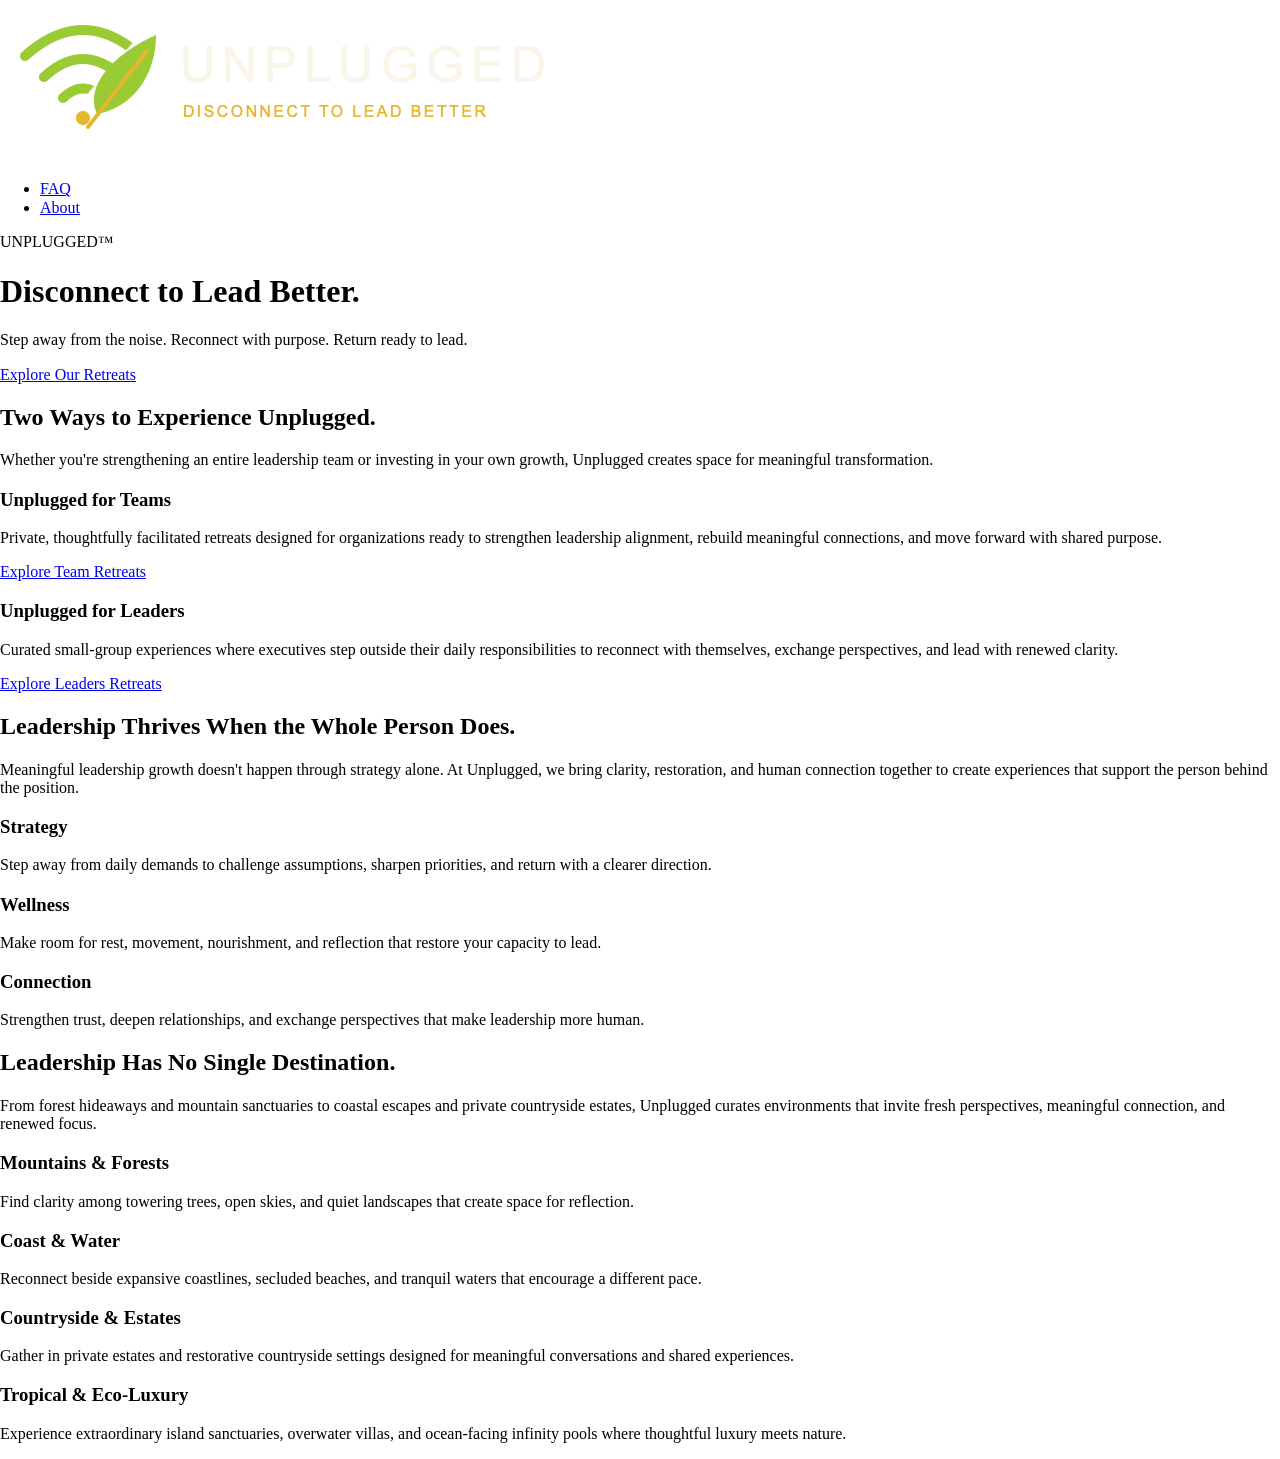
==== index.html @ 2b70485c "More updates made to the core code of the unplugged website." ====
<!doctype html>
<html class="no-js" lang="">

<head>
  <meta charset="utf-8">
  <title>Unplugged Retreat Experience</title>
  <meta name="description" content="">
  <meta name="viewport" content="width=device-width, initial-scale=1">

  <meta property="og:title" content="">
  <meta property="og:type" content="">
  <meta property="og:url" content="">
  <meta property="og:image" content="">

  <link rel="manifest" href="site.webmanifest">
  <link rel="apple-touch-icon" href="icon.png">
  <!-- Place favicon.ico in the root directory -->

  <link rel="stylesheet" href="css/normalize.css">
  <link rel="stylesheet" href="css/main.css">

  <meta name="theme-color" content="#fafafa">
</head>

<body>

  <!-- Add your site or application content here -->
<header>

  <div class="content-wrapper">
        <a href="index.html"><img src="img/logos/unplugged-logo-horizontal-on-green.png" alt="unplugged logo">
      </a>
      <div class="header-divider"></div>
      <nav>
        <ul>
          <li><a href="faq/index.html">FAQ</a></li>
          <li><a href="about/index.html">About</a></li>
        </ul>
      </nav>
    </div>

</header>

<main>
    <section class="hero-area">
<div class="content-wrapper">
      <p>UNPLUGGED™</p>
      <h1>Disconnect to Lead Better.</h1>
      <p>Step away from the noise. Reconnect with purpose. Return ready to lead.</p>
      <a href="#">Explore Our Retreats</a>
    </div>

    </section>


      <section class="retreat-pathways">
      <div class="content-wrapper">
        <h2>Two Ways to Experience Unplugged.</h2>
        <p>Whether you're strengthening an entire leadership team or investing in your own growth, Unplugged creates space for meaningful transformation.</p>
        <div class="teams">
          <h3>Unplugged for Teams</h3>
          <p>Private, thoughtfully facilitated retreats designed for organizations ready to strengthen leadership alignment, rebuild meaningful connections, and move forward with shared purpose.</p>
          <p><a href="#">Explore Team Retreats</a></p>
        </div>
        <div class="leaders">
          <h3>Unplugged for Leaders</h3>
          <p>Curated small-group experiences where executives step outside their daily responsibilities to reconnect with themselves, exchange perspectives, and lead with renewed clarity.</p>
          <p><a href="#">Explore Leaders Retreats</a></p>
        </div>
      </div>
    </section>

    <section class="leadership-pillars">
      <h2>Leadership Thrives When the Whole Person Does.</h2>
      <p>Meaningful leadership growth doesn't happen through strategy alone. At Unplugged, we bring clarity, restoration, and human connection together to create experiences that support the person behind the position.</p>
      <div class="pillars-container">
        <div class="strategy">
          <h3>Strategy</h3>
          <p>Step away from daily demands to challenge assumptions, sharpen priorities, and return with a clearer direction.</p>
        </div>
        <div class="wellness">
          <h3>Wellness</h3>
          <p>Make room for rest, movement, nourishment, and reflection that restore your capacity to lead.</p>
        </div>
        <div class="connection">
          <h3>Connection</h3>
          <p>Strengthen trust, deepen relationships, and exchange perspectives that make leadership more human.</p>
        </div>
      </div>
    </section>

    <section class="global-destinations">
      <div class="content-wrapper">
        <h2>Leadership Has No Single Destination.</h2>
        <p>From forest hideaways and mountain sanctuaries to coastal escapes and private countryside estates, Unplugged curates environments that invite fresh perspectives, meaningful connection, and renewed focus.</p>
      </div>

      <div class="destinations-container">
        <div class="mountains-forests">
          <h3>Mountains & Forests</h3>
          <p>Find clarity among towering trees, open skies, and quiet landscapes that create space for reflection.</p>
        </div>

        <div class="coast-water">
          <h3>Coast & Water</h3>
          <p>Reconnect beside expansive coastlines, secluded beaches, and tranquil waters that encourage a different pace.</p>
        </div>
        
        <div class="countryside-estates">
          <h3>Countryside & Estates</h3>
          <p>Gather in private estates and restorative countryside settings designed for meaningful conversations and shared experiences.</p>
        </div>

        <div class="tropical-eco-luxury">
          <h3>Tropical & Eco-Luxury</h3>
          <p>Experience extraordinary island sanctuaries, overwater villas, and ocean-facing infinity pools where thoughtful luxury meets nature.</p>
        </div>

      </div>
    </section>
    




    
</main>






  <script src="js/vendor/modernizr-3.11.2.min.js"></script>
  <script src="js/plugins.js"></script>
  <script src="js/main.js"></script>

  <!-- Google Analytics: change UA-XXXXX-Y to be your site's ID. -->
  <script>
    window.ga = function () { ga.q.push(arguments) }; ga.q = []; ga.l = +new Date;
    ga('create', 'UA-XXXXX-Y', 'auto'); ga('set', 'anonymizeIp', true); ga('set', 'transport', 'beacon'); ga('send', 'pageview')
  </script>
  <script src="https://www.google-analytics.com/analytics.js" async></script>
</body>

</html>
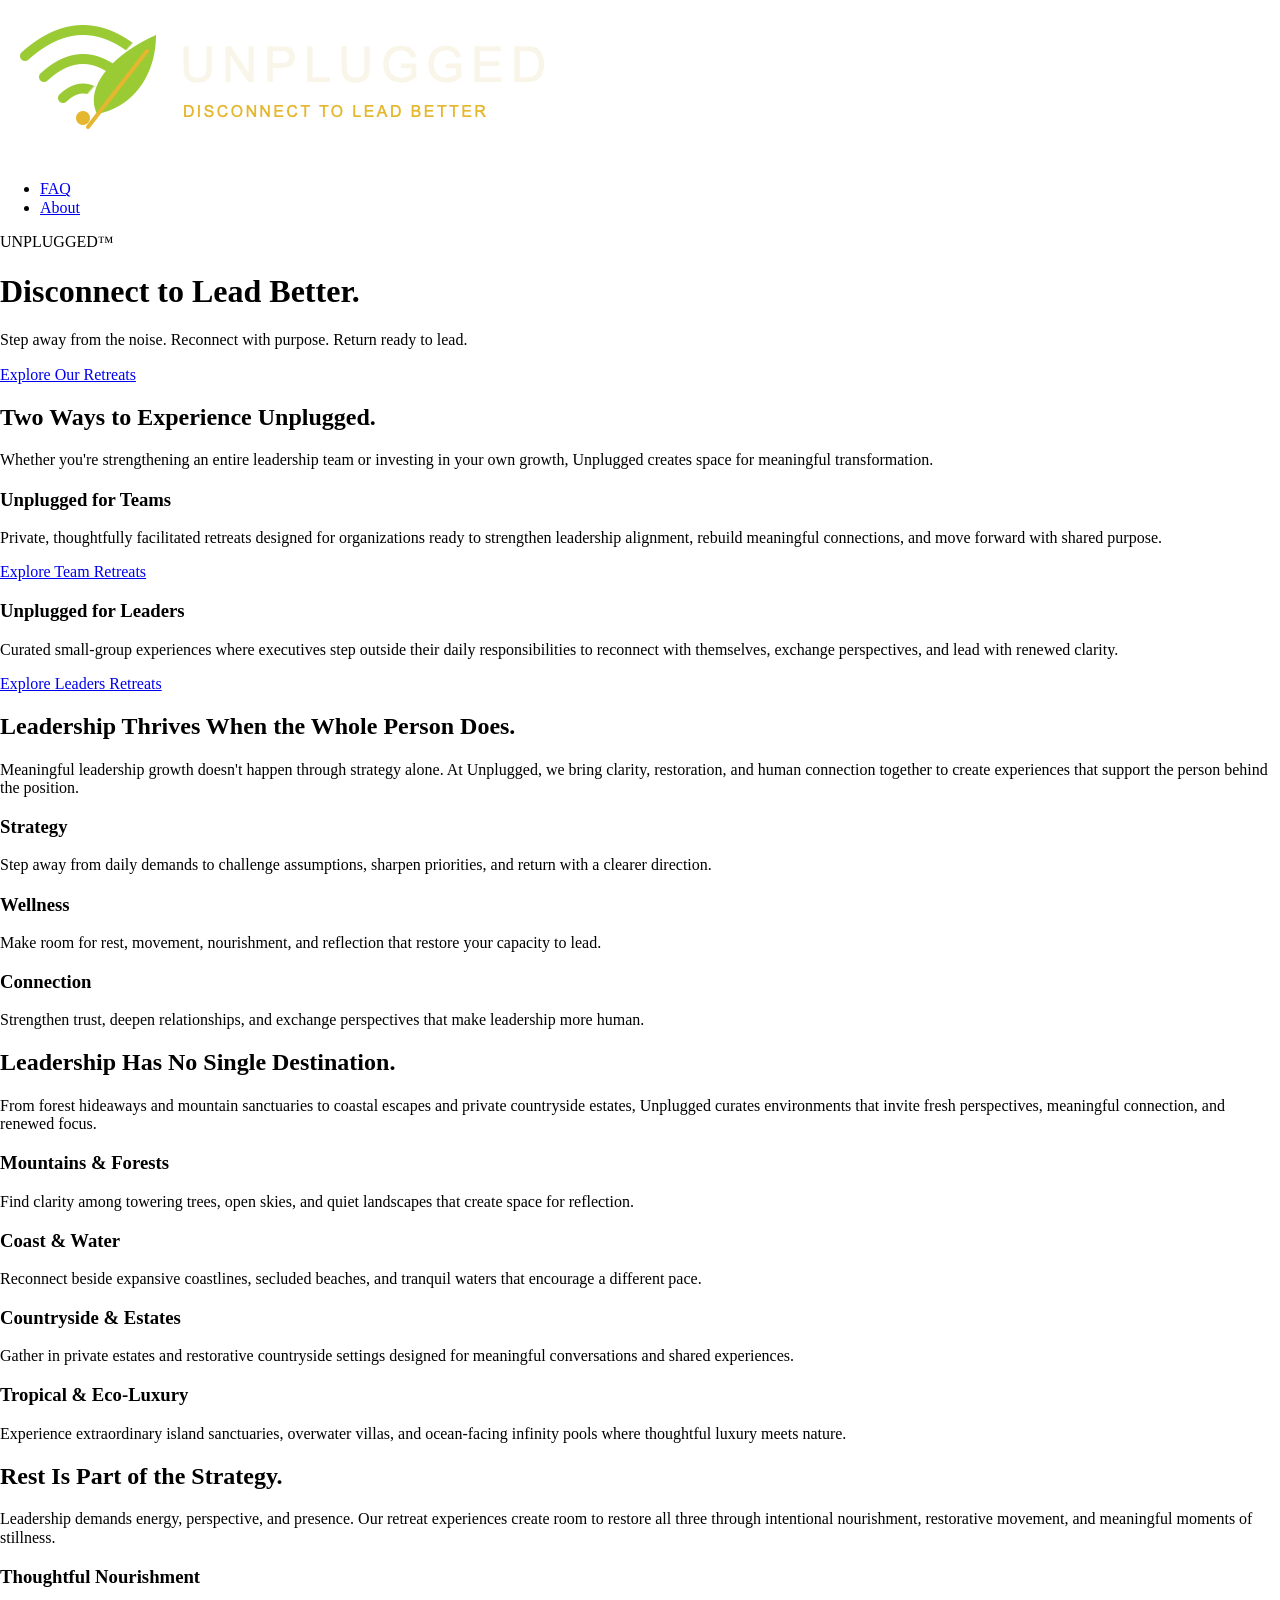
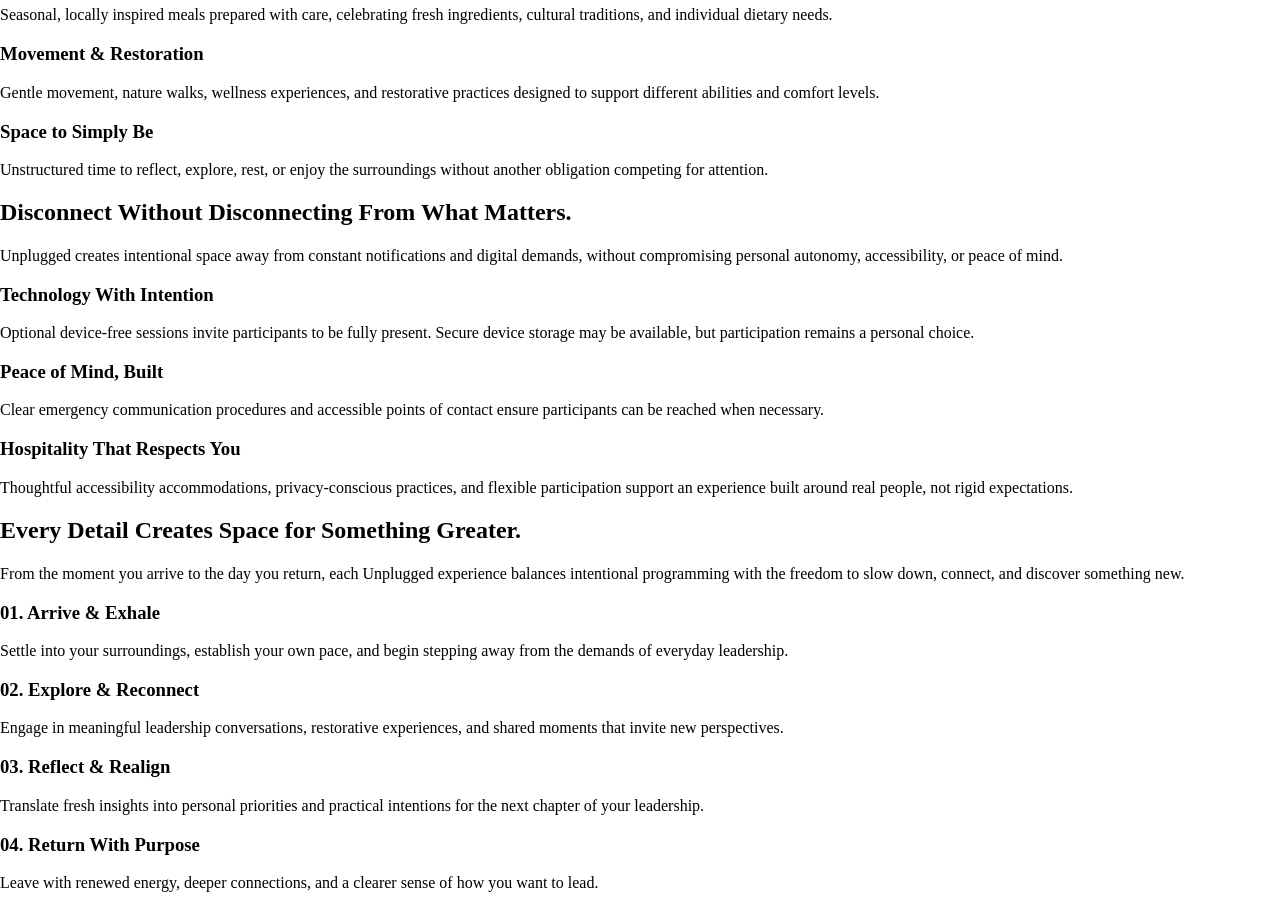
==== commit 276efd2b: "More updates made to the core code of the unplugged website." ====
--- a/index.html
+++ b/index.html
@@ -71,6 +71,7 @@
     </section>
 
     <section class="leadership-pillars">
+      <div class="content-wrapper">
       <h2>Leadership Thrives When the Whole Person Does.</h2>
       <p>Meaningful leadership growth doesn't happen through strategy alone. At Unplugged, we bring clarity, restoration, and human connection together to create experiences that support the person behind the position.</p>
       <div class="pillars-container">
@@ -86,6 +87,7 @@
           <h3>Connection</h3>
           <p>Strengthen trust, deepen relationships, and exchange perspectives that make leadership more human.</p>
         </div>
+        </div>
       </div>
     </section>
 
@@ -119,6 +121,68 @@
       </div>
     </section>
     
+    <section class="nourishment-restoration">
+      <div class="content-wrapper">
+        <h2>Rest Is Part of the Strategy.</h2>
+        <p>Leadership demands energy, perspective, and presence. Our retreat experiences create room to restore all three through intentional nourishment, restorative movement, and meaningful moments of stillness.</p>
+        <div class="content-wrapper">
+        <h3>Thoughtful Nourishment</h3>
+        <p>Seasonal, locally inspired meals prepared with care, celebrating fresh ingredients, cultural traditions, and individual dietary needs.</p>
+        </div>
+        <div class="content-wrapper">
+          <h3>Movement & Restoration</h3>
+        <p>Gentle movement, nature walks, wellness experiences, and restorative practices designed to support different abilities and comfort levels.</p>
+        </div>
+        <div class="content-wrapper">
+          <h3>Space to Simply Be</h3>
+        <p>Unstructured time to reflect, explore, rest, or enjoy the surroundings without another obligation competing for attention.</p>
+        </div>
+      </div>
+    </section>
+
+    <section class="mindful-design">
+       <div class="content-wrapper">
+        <h2>Disconnect Without Disconnecting From What Matters.</h2>
+        <p>Unplugged creates intentional space away from constant notifications and digital demands, without compromising personal autonomy, accessibility, or peace of mind.</p>
+        <div class="content-wrapper"></div>
+        <h3>Technology With Intention</h3>
+        <p>Optional device-free sessions invite participants to be fully present. Secure device storage may be available, but participation remains a personal choice.</p>
+
+        <div class="content-wrapper"></div>
+        <h3>Peace of Mind, Built</h3>
+        <p>Clear emergency communication procedures and accessible points of contact ensure participants can be reached when necessary.</p>
+
+        <div class="content-wrapper"></div>
+        <h3>Hospitality That Respects You</h3>
+        <p>Thoughtful accessibility accommodations, privacy-conscious practices, and flexible participation support an experience built around real people, not rigid expectations.</p>
+       </div>
+    </section>
+
+        <section class="unplugged-experience">
+       <div class="content-wrapper">
+        <h2>Every Detail Creates Space for Something Greater.</h2>
+        <p>From the moment you arrive to the day you return, each Unplugged experience balances intentional programming with the freedom to slow down, connect, and discover something new.</p>
+        <div class="content-wrapper">
+        <h3>01. Arrive & Exhale</h3>
+        <p>Settle into your surroundings, establish your own pace, and begin stepping away from the demands of everyday leadership.</p>
+        </div>
+        <div class="content-wrapper">
+        <h3>02. Explore & Reconnect</h3>
+        <p>Engage in meaningful leadership conversations, restorative experiences, and shared moments that invite new perspectives.</p>
+        </div>
+        <div class="content-wrapper">
+        <h3>03. Reflect & Realign</h3>
+        <p>Translate fresh insights into personal priorities and practical intentions for the next chapter of your leadership.</p>
+       </div>
+
+       <div class="content-wrapper">
+        <h3>04. Return With Purpose</h3>
+        <p>Leave with renewed energy, deeper connections, and a clearer sense of how you want to lead.</p>
+       </div>
+      </div>
+
+      
+    </section>
 
 
 
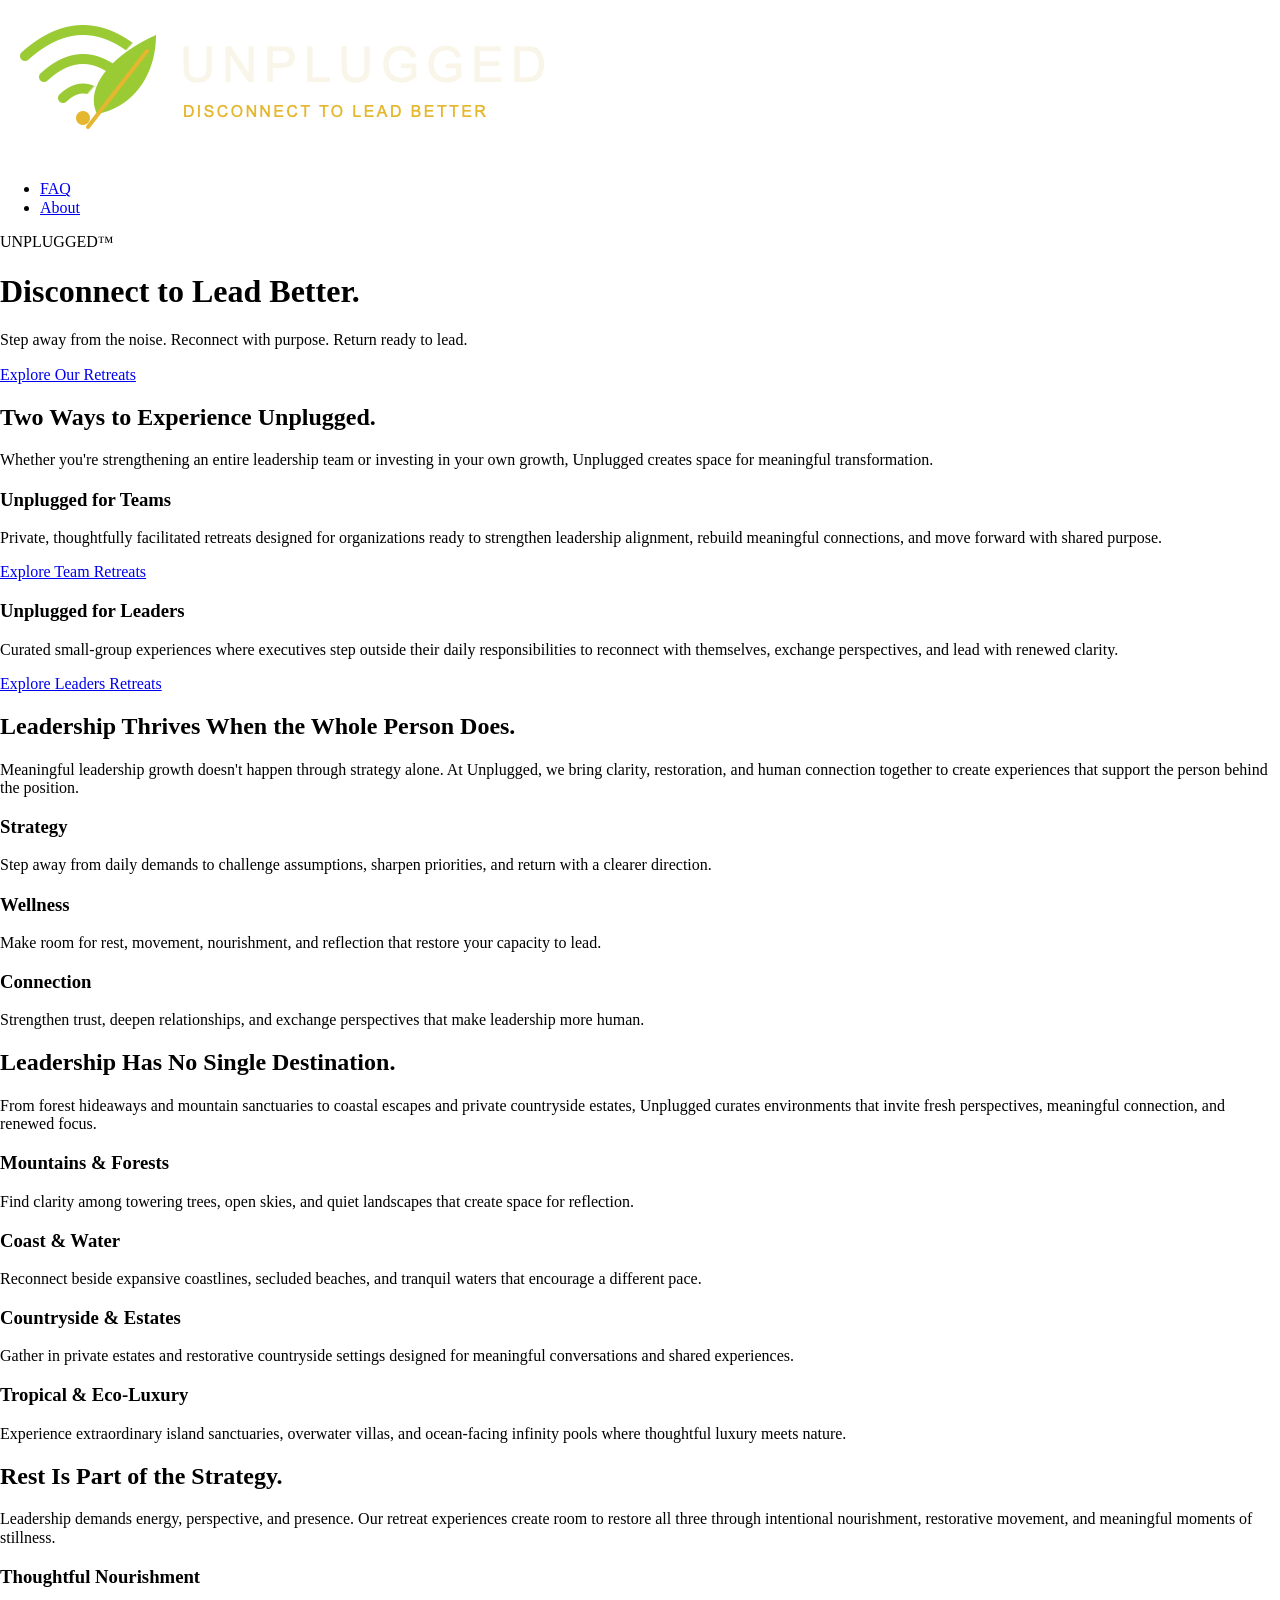
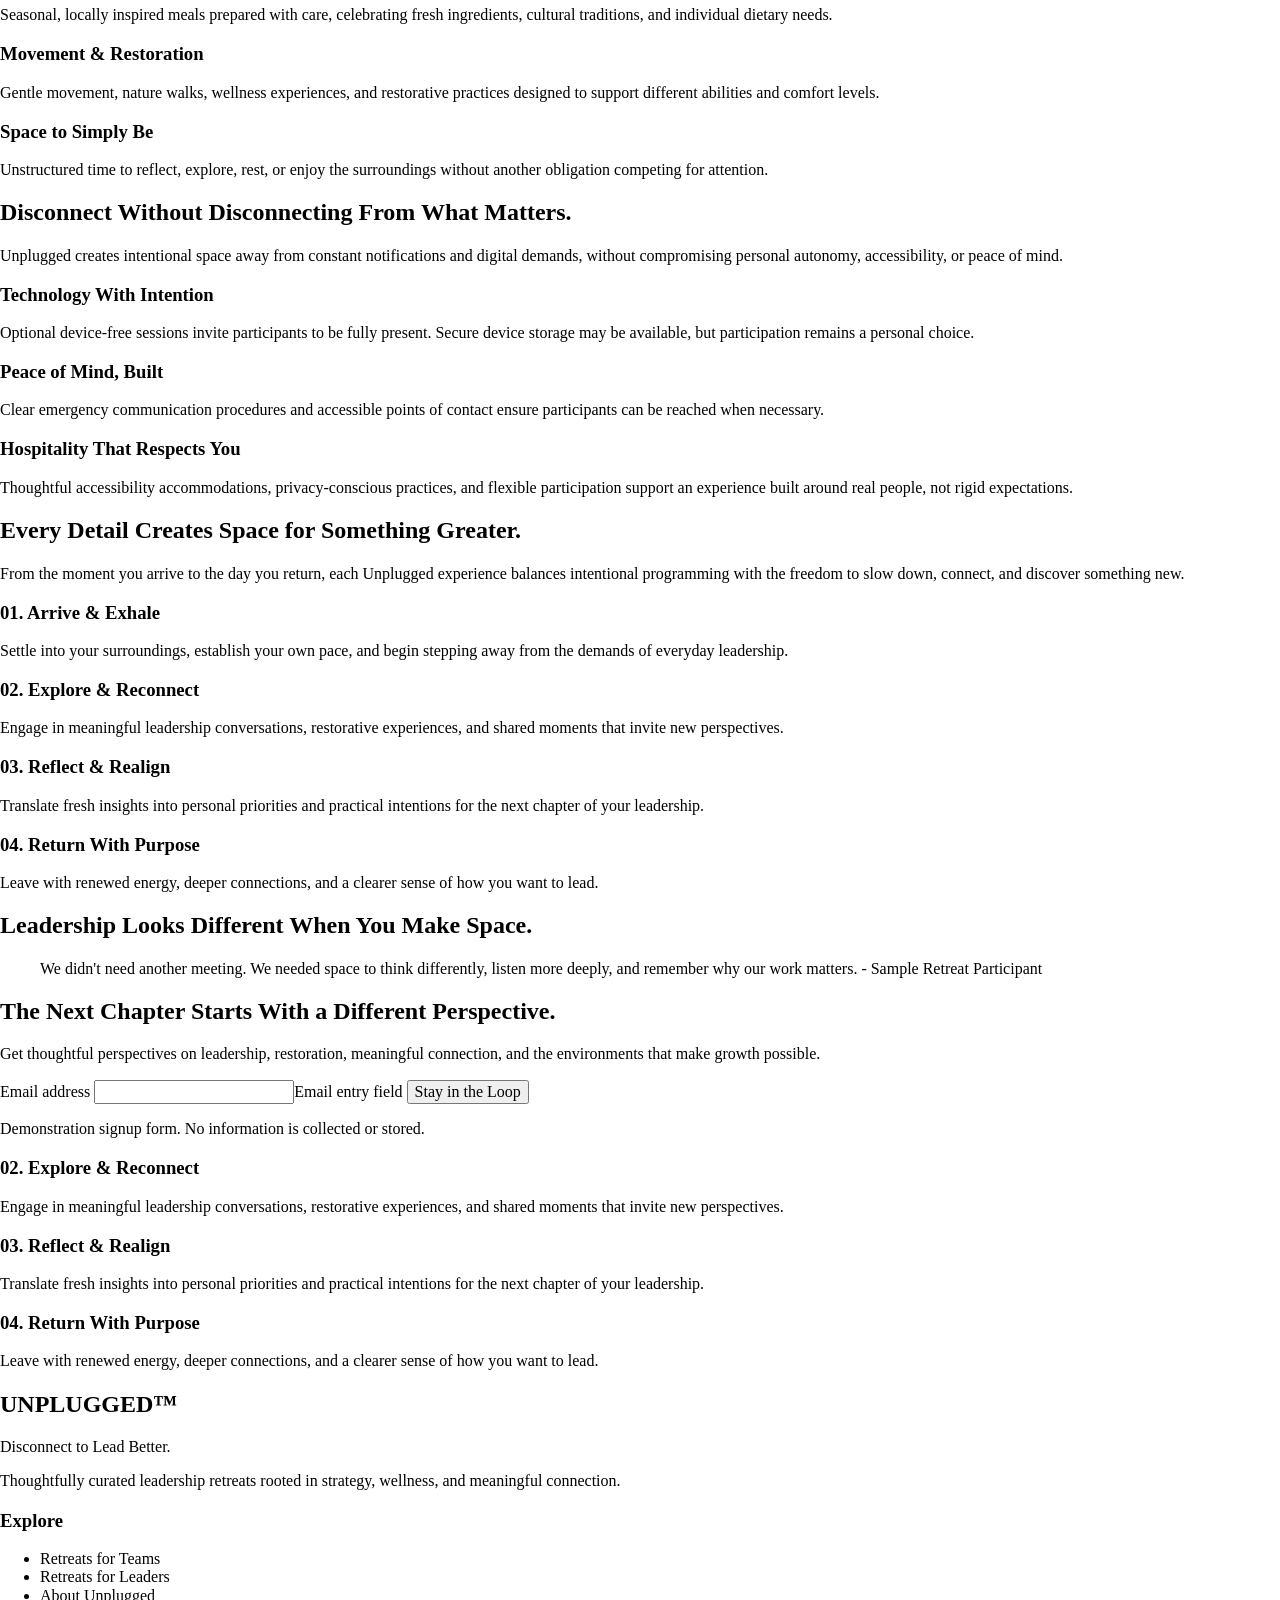
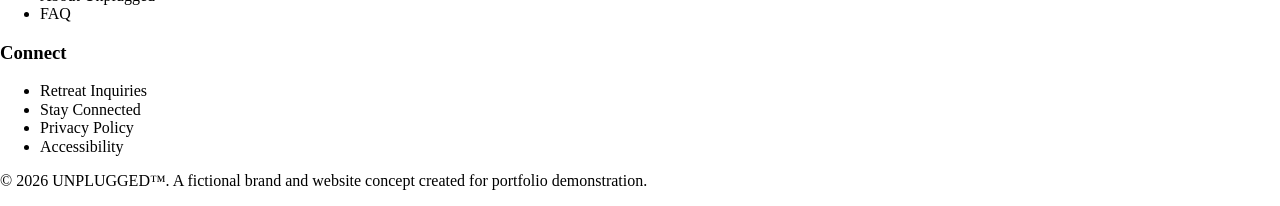
==== commit aabe7daa: "Updated the complete homepage for the new site." ====
--- a/index.html
+++ b/index.html
@@ -185,6 +185,80 @@
     </section>
 
 
+        <section class="leadership-perspective">
+       <div class="content-wrapper">
+        <h2>Leadership Looks Different When You Make Space.</h2>
+        <blockquote>We didn't need another meeting. We needed space to think differently, listen more deeply, and remember why our work matters. - Sample Retreat Participant</blockquote>
+       </div>
+      
+    </section>
+
+
+
+        <section class="stay-connected">
+       <div class="content-wrapper">
+        <h2>The Next Chapter Starts With a Different Perspective.</h2>
+        <p>Get thoughtful perspectives on leadership, restoration, meaningful connection, and the environments that make growth possible.</p>
+        <div class="content-wrapper">
+        <label>Email address</label>
+        <input type="email" id="email">Email entry field</inpput>
+        <button type="submit">Stay in the Loop</button>
+        <p>Demonstration signup form. No information is collected or stored.</p>
+        </div>
+        <div class="content-wrapper">
+        <h3>02. Explore & Reconnect</h3>
+        <p>Engage in meaningful leadership conversations, restorative experiences, and shared moments that invite new perspectives.</p>
+        </div>
+        <div class="content-wrapper">
+        <h3>03. Reflect & Realign</h3>
+        <p>Translate fresh insights into personal priorities and practical intentions for the next chapter of your leadership.</p>
+       </div>
+
+       <div class="content-wrapper">
+        <h3>04. Return With Purpose</h3>
+        <p>Leave with renewed energy, deeper connections, and a clearer sense of how you want to lead.</p>
+       </div>
+      </div>
+      
+    </section>
+
+
+
+
+        <section class="site-footer">
+       <div class="content-wrapper">
+        <div class="footer-brand">
+          <h2>UNPLUGGED™</h2>
+           <p>Disconnect to Lead Better.</p>
+            <p>Thoughtfully curated leadership retreats rooted in strategy, wellness, and meaningful connection.</p>
+        </div>
+        <div class="footer-navigation">
+          <nav class="footer-explore">
+            <h3>Explore</h3>
+            <ul>
+              <li>Retreats for Teams</li>
+              <li>Retreats for Leaders</li>
+              <li>About Unplugged</li>
+              <li>FAQ</li>
+            </ul>
+          </nav>
+          <nav class="footer-connect">
+            <h3>Connect</h3>
+            <ul>
+              <li>Retreat Inquiries</li>
+              <li>Stay Connected</li>
+              <li>Privacy Policy</li>
+              <li>Accessibility</li>
+            </ul>
+          </nav>
+          </div>
+        <div class="footer-bottom">
+        <p>© 2026 UNPLUGGED™. A fictional brand and website concept created for portfolio demonstration.</p>
+        </div>
+       
+      </div>
+      
+    </section>
 
 
     
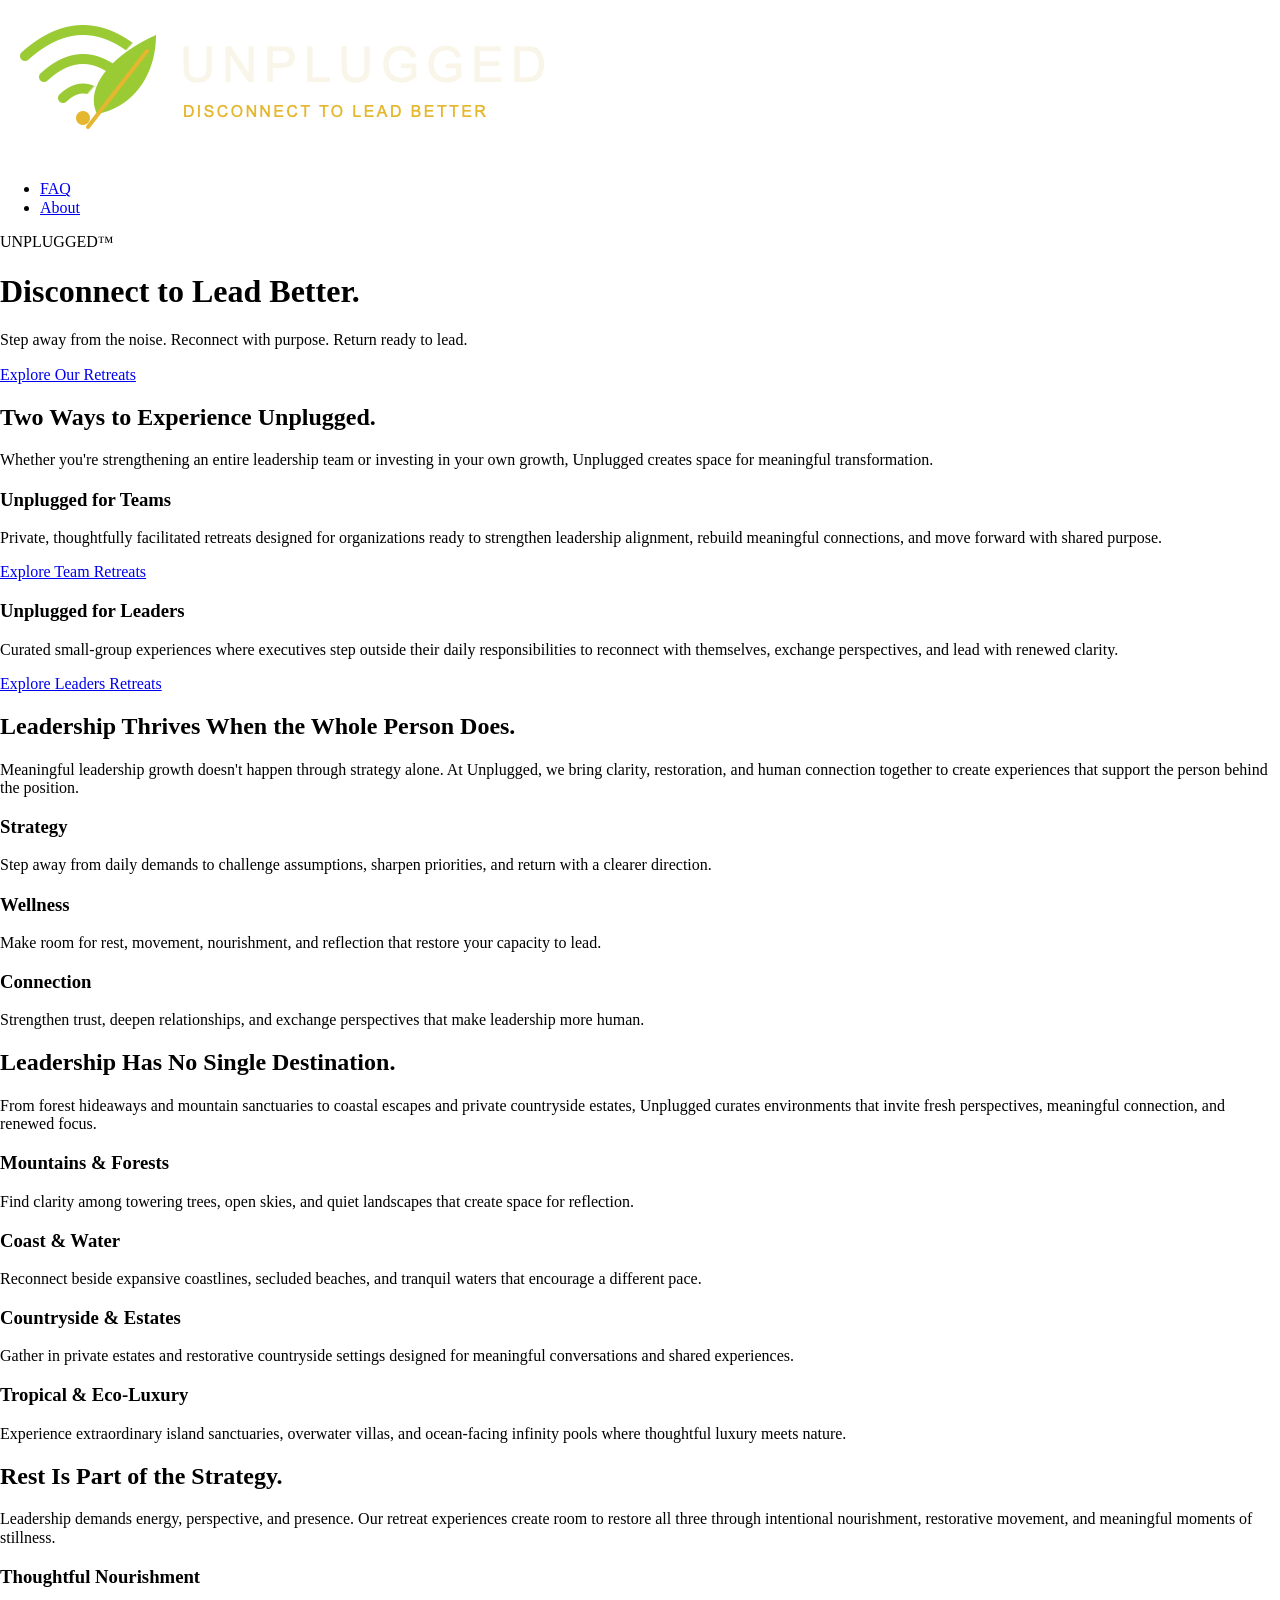
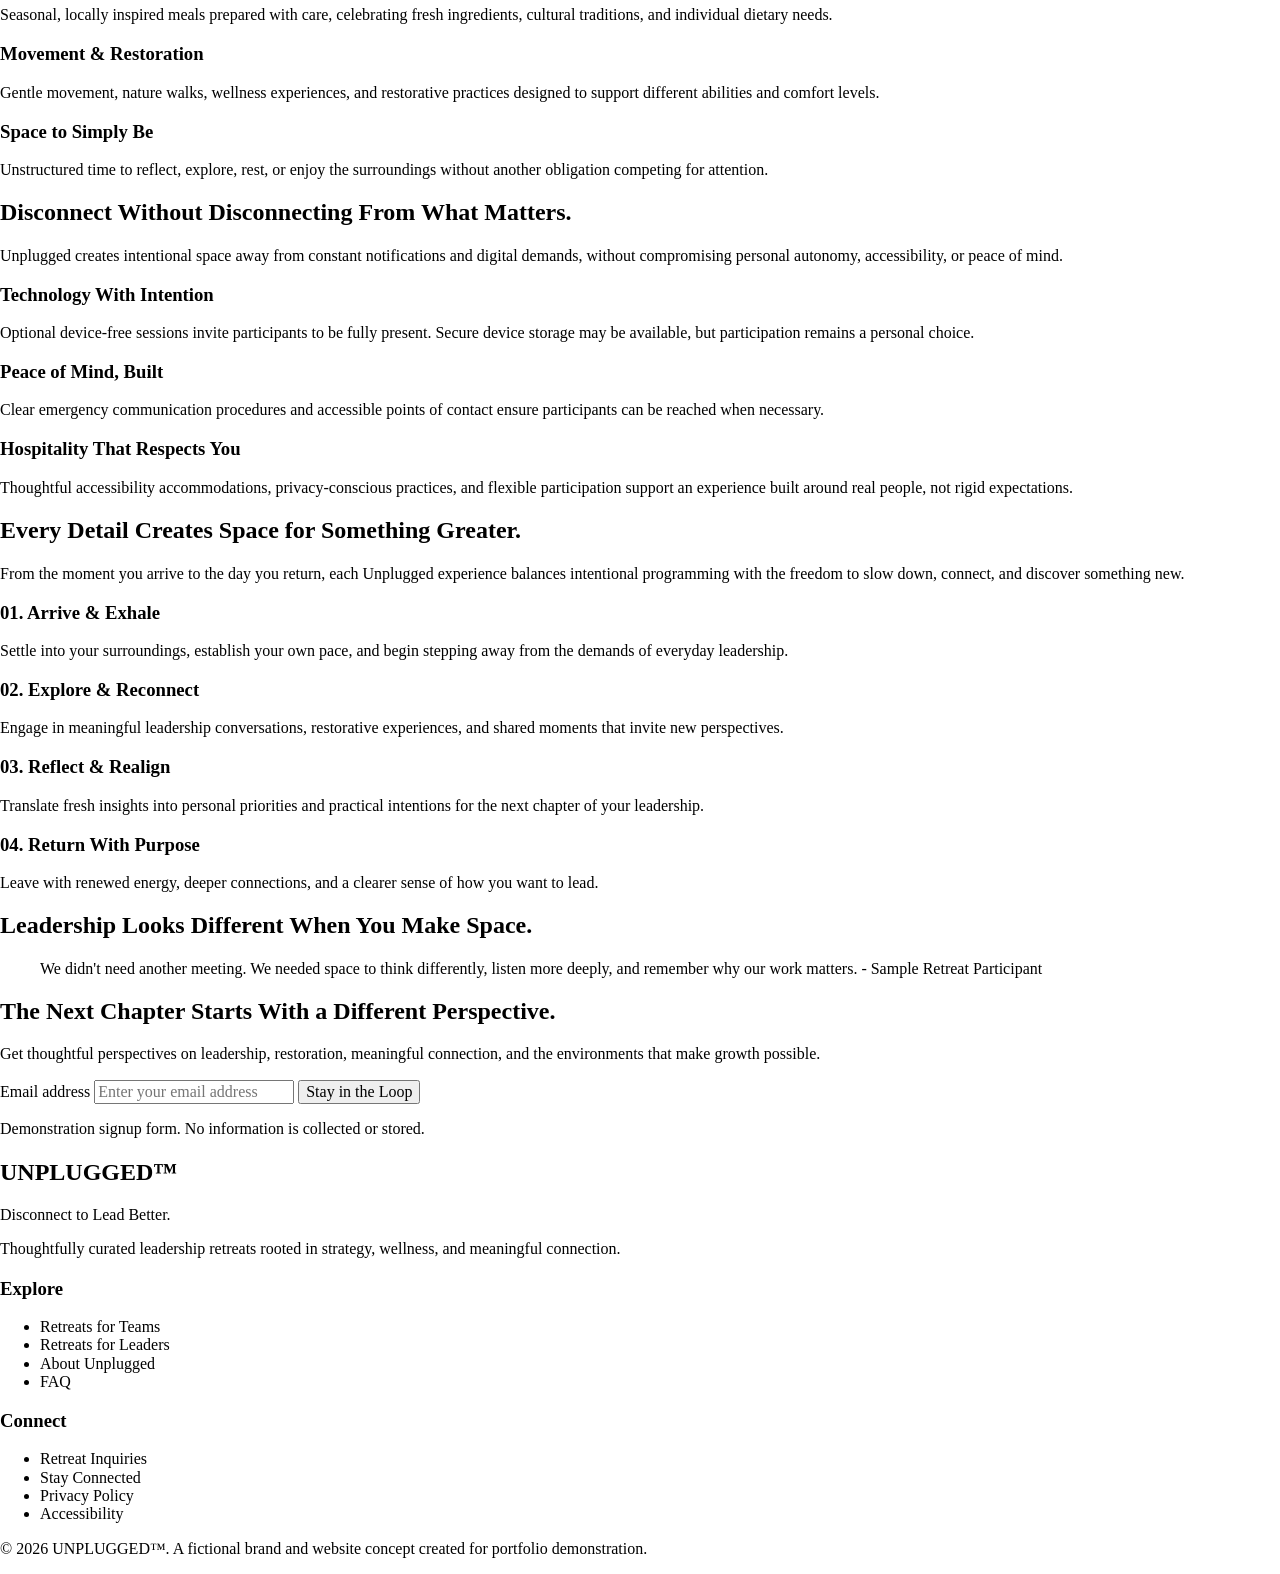
==== commit 583359d6: "Tweaked some code for the homepage for the site." ====
--- a/index.html
+++ b/index.html
@@ -144,18 +144,21 @@
        <div class="content-wrapper">
         <h2>Disconnect Without Disconnecting From What Matters.</h2>
         <p>Unplugged creates intentional space away from constant notifications and digital demands, without compromising personal autonomy, accessibility, or peace of mind.</p>
-        <div class="content-wrapper"></div>
+        <div class="content-wrapper">
         <h3>Technology With Intention</h3>
         <p>Optional device-free sessions invite participants to be fully present. Secure device storage may be available, but participation remains a personal choice.</p>
-
-        <div class="content-wrapper"></div>
+        </div>
+
+        <div class="content-wrapper">
         <h3>Peace of Mind, Built</h3>
         <p>Clear emergency communication procedures and accessible points of contact ensure participants can be reached when necessary.</p>
-
-        <div class="content-wrapper"></div>
+        </div>
+
+        <div class="content-wrapper">
         <h3>Hospitality That Respects You</h3>
         <p>Thoughtful accessibility accommodations, privacy-conscious practices, and flexible participation support an experience built around real people, not rigid expectations.</p>
-       </div>
+        </div>
+</div>
     </section>
 
         <section class="unplugged-experience">
@@ -200,24 +203,15 @@
         <h2>The Next Chapter Starts With a Different Perspective.</h2>
         <p>Get thoughtful perspectives on leadership, restoration, meaningful connection, and the environments that make growth possible.</p>
         <div class="content-wrapper">
-        <label>Email address</label>
-        <input type="email" id="email">Email entry field</inpput>
+          <form>
+        <label for="email">Email address</label>
+        <input type="email" id="email" name="email" placeholder="Enter your email address"></input>
         <button type="submit">Stay in the Loop</button>
+          </form>
+
         <p>Demonstration signup form. No information is collected or stored.</p>
         </div>
-        <div class="content-wrapper">
-        <h3>02. Explore & Reconnect</h3>
-        <p>Engage in meaningful leadership conversations, restorative experiences, and shared moments that invite new perspectives.</p>
-        </div>
-        <div class="content-wrapper">
-        <h3>03. Reflect & Realign</h3>
-        <p>Translate fresh insights into personal priorities and practical intentions for the next chapter of your leadership.</p>
-       </div>
-
-       <div class="content-wrapper">
-        <h3>04. Return With Purpose</h3>
-        <p>Leave with renewed energy, deeper connections, and a clearer sense of how you want to lead.</p>
-       </div>
+        
       </div>
       
     </section>
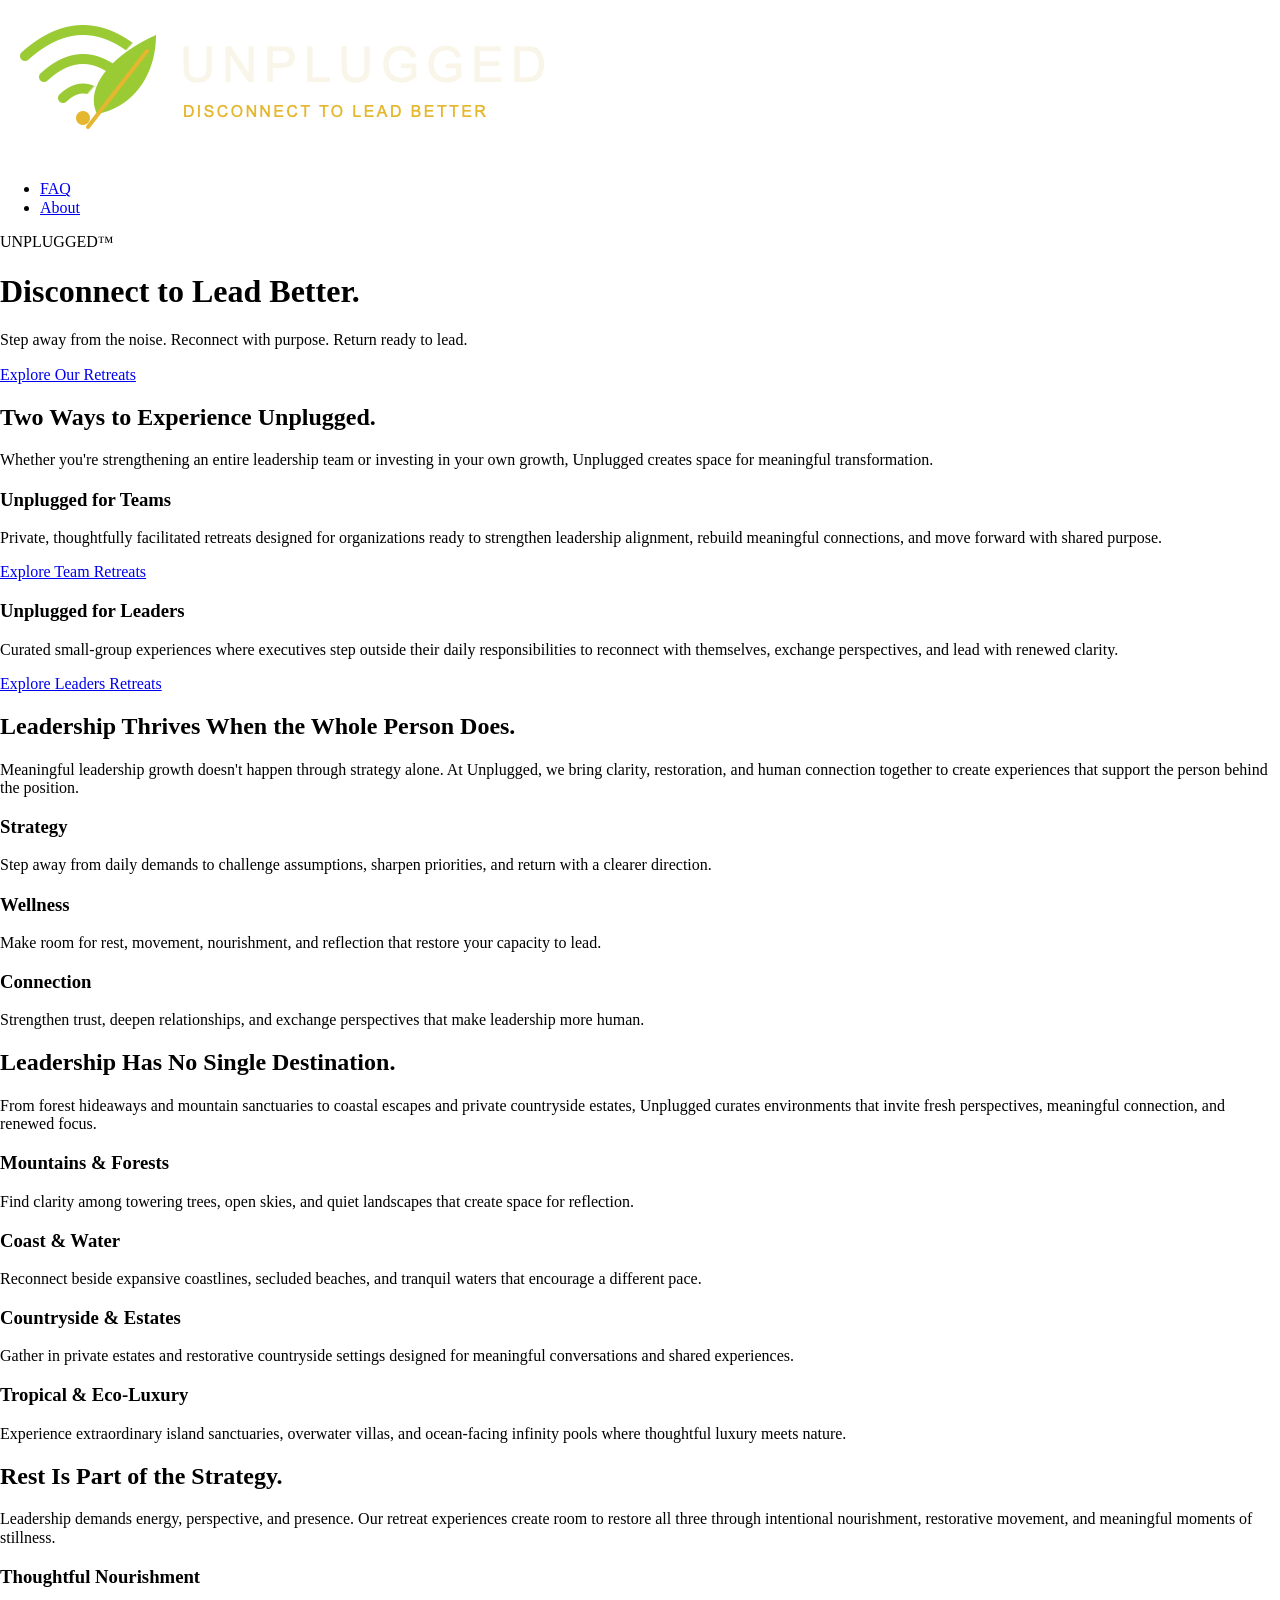
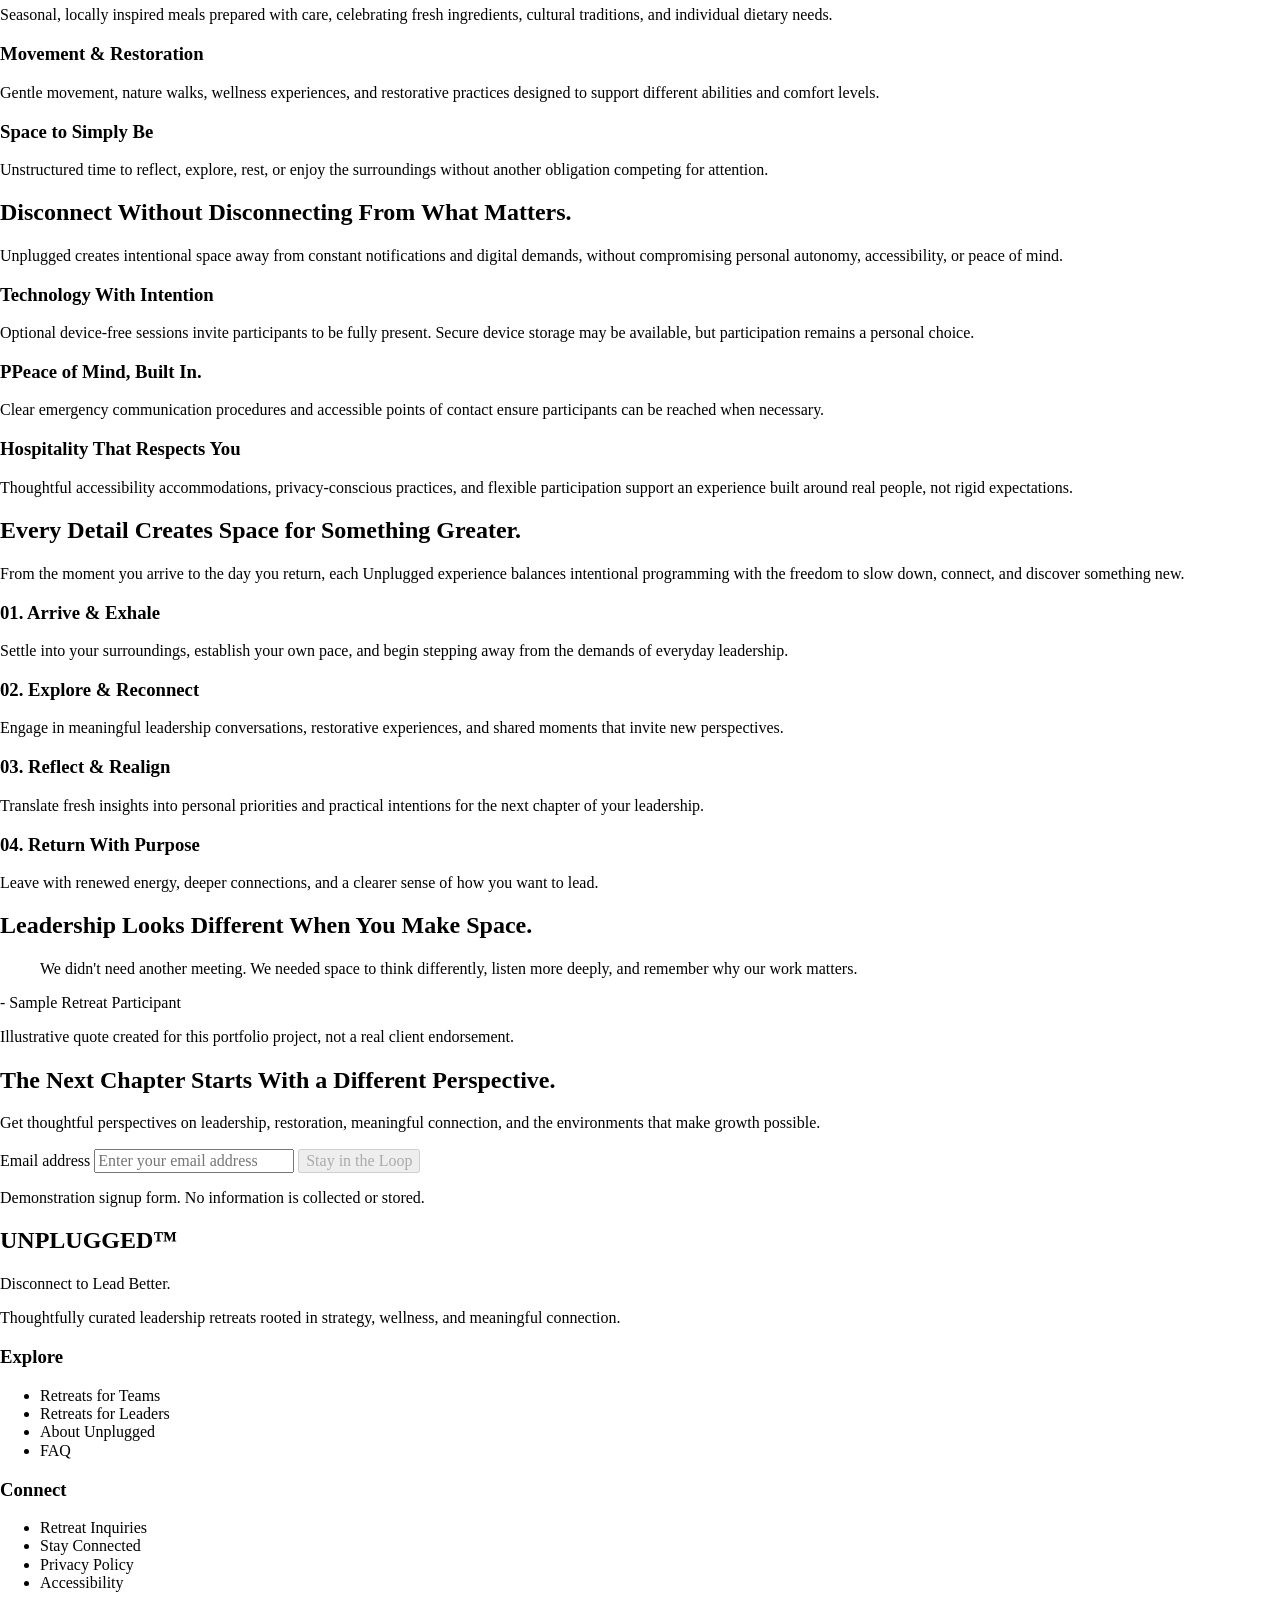
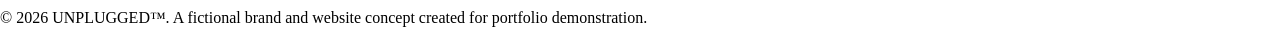
==== commit 110c2aa5: "Tweaked some code for the homepage for the site." ====
--- a/index.html
+++ b/index.html
@@ -125,15 +125,15 @@
       <div class="content-wrapper">
         <h2>Rest Is Part of the Strategy.</h2>
         <p>Leadership demands energy, perspective, and presence. Our retreat experiences create room to restore all three through intentional nourishment, restorative movement, and meaningful moments of stillness.</p>
-        <div class="content-wrapper">
+        <div class="technology-intention">
         <h3>Thoughtful Nourishment</h3>
         <p>Seasonal, locally inspired meals prepared with care, celebrating fresh ingredients, cultural traditions, and individual dietary needs.</p>
         </div>
-        <div class="content-wrapper">
+        <div class="peace-of-mind">
           <h3>Movement & Restoration</h3>
         <p>Gentle movement, nature walks, wellness experiences, and restorative practices designed to support different abilities and comfort levels.</p>
         </div>
-        <div class="content-wrapper">
+        <div class="respectful-hospitality">
           <h3>Space to Simply Be</h3>
         <p>Unstructured time to reflect, explore, rest, or enjoy the surroundings without another obligation competing for attention.</p>
         </div>
@@ -150,7 +150,7 @@
         </div>
 
         <div class="content-wrapper">
-        <h3>Peace of Mind, Built</h3>
+        <h3>PPeace of Mind, Built In.</h3>
         <p>Clear emergency communication procedures and accessible points of contact ensure participants can be reached when necessary.</p>
         </div>
 
@@ -191,7 +191,9 @@
         <section class="leadership-perspective">
        <div class="content-wrapper">
         <h2>Leadership Looks Different When You Make Space.</h2>
-        <blockquote>We didn't need another meeting. We needed space to think differently, listen more deeply, and remember why our work matters. - Sample Retreat Participant</blockquote>
+        <blockquote>We didn't need another meeting. We needed space to think differently, listen more deeply, and remember why our work matters.</blockquote>
+        <p>- Sample Retreat Participant</p>
+        <p>Illustrative quote created for this portfolio project, not a real client endorsement.</p>
        </div>
       
     </section>
@@ -205,8 +207,8 @@
         <div class="content-wrapper">
           <form>
         <label for="email">Email address</label>
-        <input type="email" id="email" name="email" placeholder="Enter your email address"></input>
-        <button type="submit">Stay in the Loop</button>
+        <input type="email" id="email" name="email" placeholder="Enter your email address">
+        <button type="submit" disabled="true">Stay in the Loop</button>
           </form>
 
         <p>Demonstration signup form. No information is collected or stored.</p>
@@ -216,10 +218,13 @@
       
     </section>
 
-
-
-
-        <section class="site-footer">
+    
+</main>
+
+
+
+
+        <footer class="site-footer">
        <div class="content-wrapper">
         <div class="footer-brand">
           <h2>UNPLUGGED™</h2>
@@ -252,13 +257,7 @@
        
       </div>
       
-    </section>
-
-
-    
-</main>
-
-
+    </footer>
 
 
 
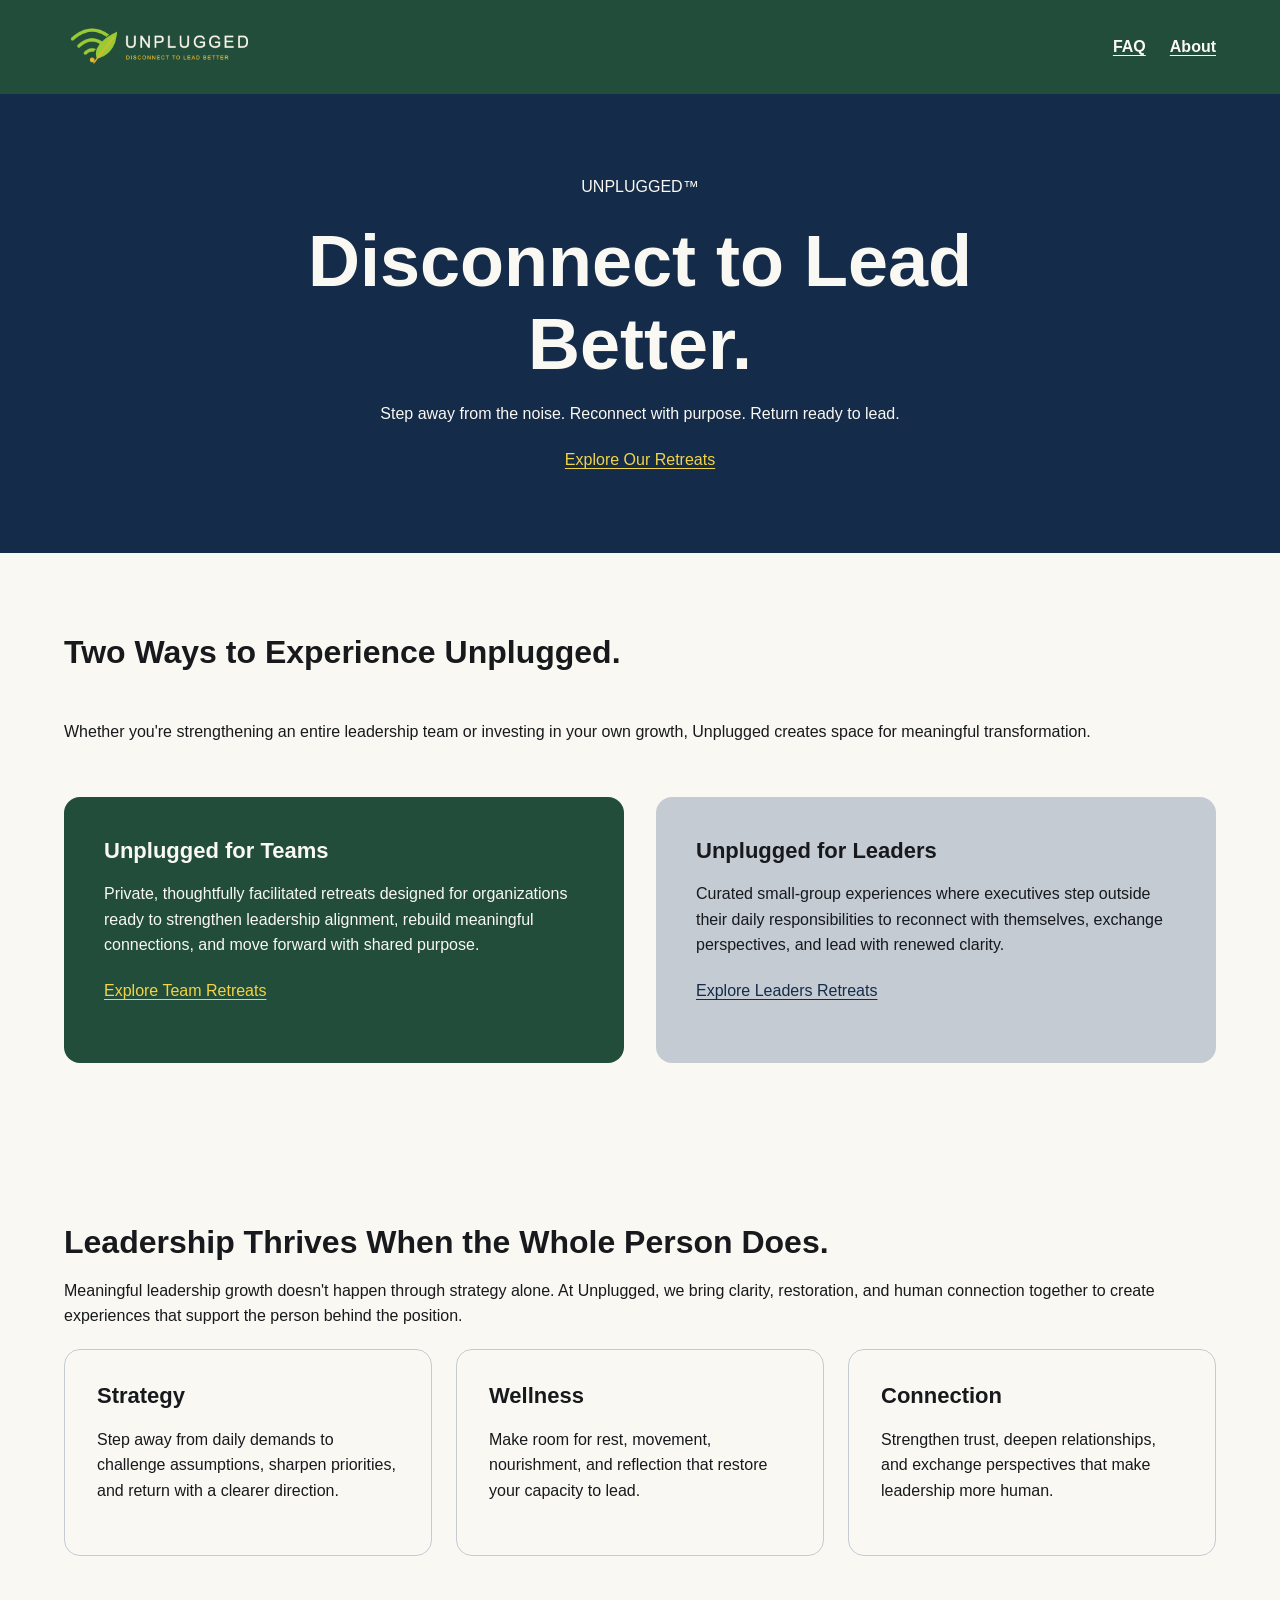
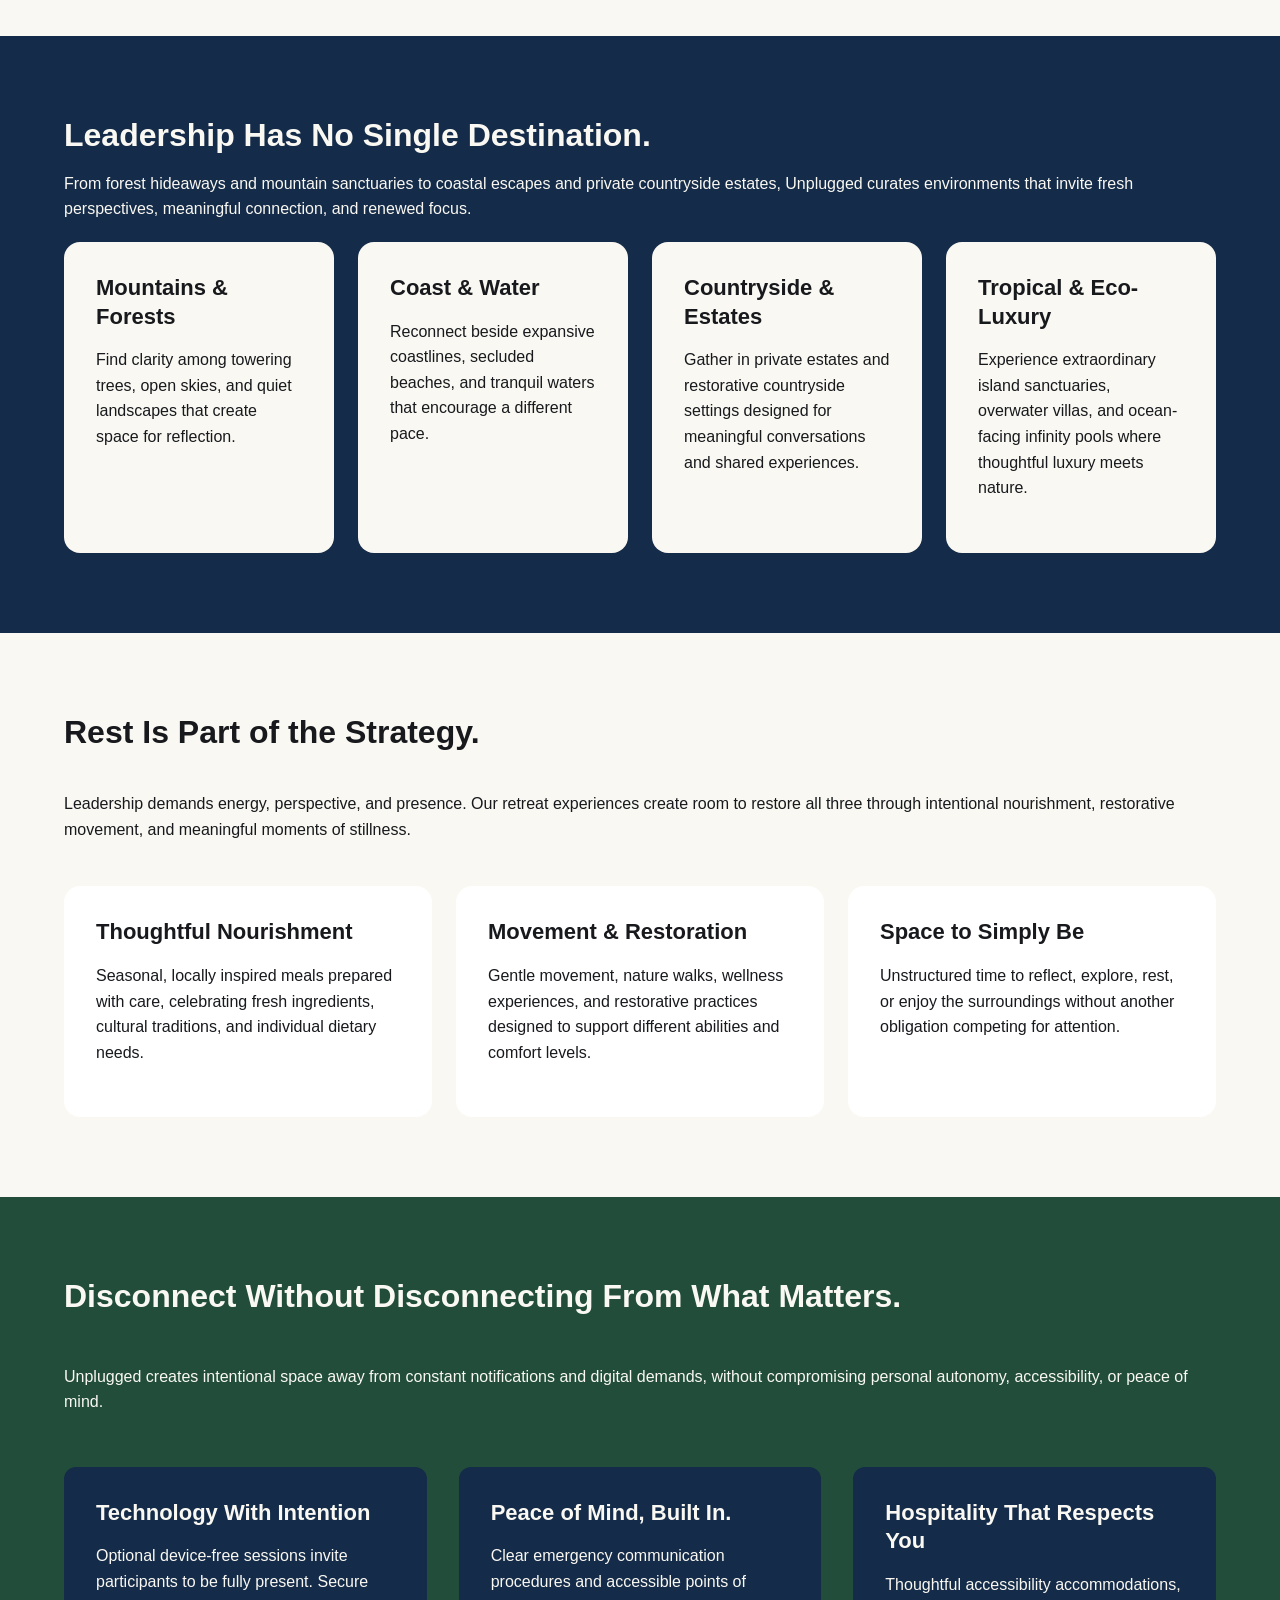
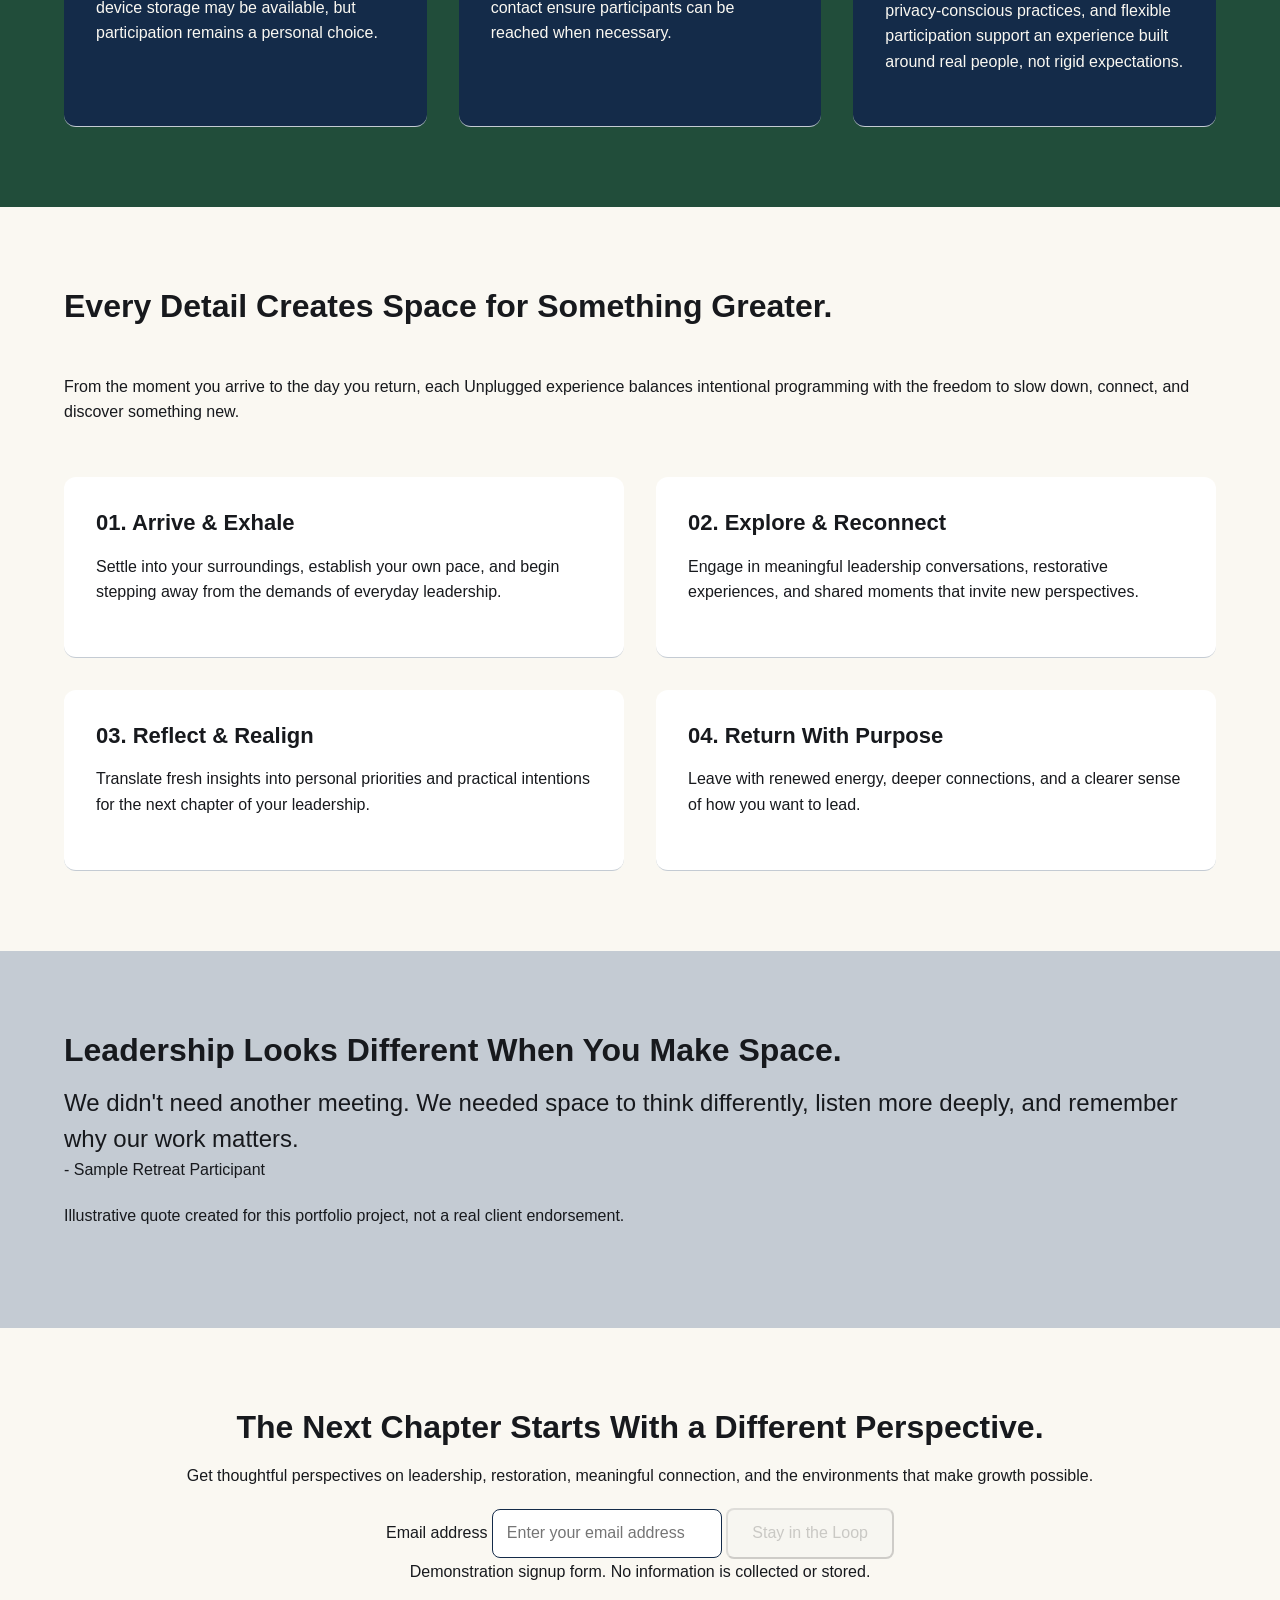
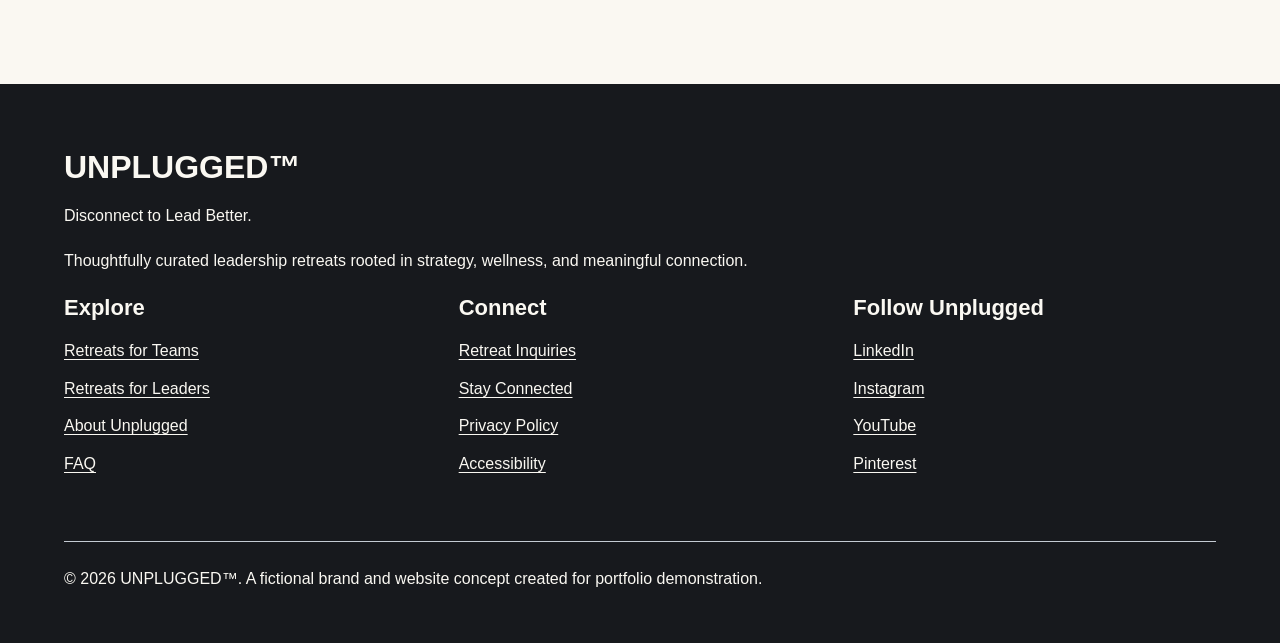
==== commit 72f85c0b: "Updated the homepage to the responsive website." ====
--- a/index.html
+++ b/index.html
@@ -1,10 +1,10 @@
 <!doctype html>
-<html class="no-js" lang="">
+<html class="no-js" lang="en">
 
 <head>
   <meta charset="utf-8">
   <title>Unplugged Retreat Experience</title>
-  <meta name="description" content="">
+  <meta name="description" content="Leadership retreat website.">
   <meta name="viewport" content="width=device-width, initial-scale=1">
 
   <meta property="og:title" content="">
@@ -25,18 +25,19 @@
 <body>
 
   <!-- Add your site or application content here -->
-<header>
+<header class="site-header">
 
   <div class="content-wrapper">
-        <a href="index.html"><img src="img/logos/unplugged-logo-horizontal-on-green.png" alt="unplugged logo">
+        <a href="index.html"><img src="img/logos/unplugged-logo-horizontal-on-green.png" alt="Unplugged — Disconnect to Lead Better">
       </a>
-      <div class="header-divider"></div>
+      
       <nav>
         <ul>
           <li><a href="faq/index.html">FAQ</a></li>
           <li><a href="about/index.html">About</a></li>
         </ul>
       </nav>
+    
     </div>
 
 </header>
@@ -47,13 +48,13 @@
       <p>UNPLUGGED™</p>
       <h1>Disconnect to Lead Better.</h1>
       <p>Step away from the noise. Reconnect with purpose. Return ready to lead.</p>
-      <a href="#">Explore Our Retreats</a>
+      <a href="/#explore-retreats">Explore Our Retreats</a>
     </div>
 
     </section>
 
 
-      <section class="retreat-pathways">
+      <section class="retreat-pathways" id="explore-retreats">
       <div class="content-wrapper">
         <h2>Two Ways to Experience Unplugged.</h2>
         <p>Whether you're strengthening an entire leadership team or investing in your own growth, Unplugged creates space for meaningful transformation.</p>
@@ -125,15 +126,15 @@
       <div class="content-wrapper">
         <h2>Rest Is Part of the Strategy.</h2>
         <p>Leadership demands energy, perspective, and presence. Our retreat experiences create room to restore all three through intentional nourishment, restorative movement, and meaningful moments of stillness.</p>
-        <div class="technology-intention">
+        <div class="nourishment-card">
         <h3>Thoughtful Nourishment</h3>
         <p>Seasonal, locally inspired meals prepared with care, celebrating fresh ingredients, cultural traditions, and individual dietary needs.</p>
         </div>
-        <div class="peace-of-mind">
+        <div class="movement-card">
           <h3>Movement & Restoration</h3>
         <p>Gentle movement, nature walks, wellness experiences, and restorative practices designed to support different abilities and comfort levels.</p>
         </div>
-        <div class="respectful-hospitality">
+        <div class="restoration-card">
           <h3>Space to Simply Be</h3>
         <p>Unstructured time to reflect, explore, rest, or enjoy the surroundings without another obligation competing for attention.</p>
         </div>
@@ -144,17 +145,17 @@
        <div class="content-wrapper">
         <h2>Disconnect Without Disconnecting From What Matters.</h2>
         <p>Unplugged creates intentional space away from constant notifications and digital demands, without compromising personal autonomy, accessibility, or peace of mind.</p>
-        <div class="content-wrapper">
+        <div class="mindful-step">
         <h3>Technology With Intention</h3>
         <p>Optional device-free sessions invite participants to be fully present. Secure device storage may be available, but participation remains a personal choice.</p>
         </div>
 
-        <div class="content-wrapper">
-        <h3>PPeace of Mind, Built In.</h3>
+        <div class="mindful-step">
+        <h3>Peace of Mind, Built In.</h3>
         <p>Clear emergency communication procedures and accessible points of contact ensure participants can be reached when necessary.</p>
         </div>
 
-        <div class="content-wrapper">
+        <div class="mindful-step">
         <h3>Hospitality That Respects You</h3>
         <p>Thoughtful accessibility accommodations, privacy-conscious practices, and flexible participation support an experience built around real people, not rigid expectations.</p>
         </div>
@@ -165,20 +166,19 @@
        <div class="content-wrapper">
         <h2>Every Detail Creates Space for Something Greater.</h2>
         <p>From the moment you arrive to the day you return, each Unplugged experience balances intentional programming with the freedom to slow down, connect, and discover something new.</p>
-        <div class="content-wrapper">
+        <div class="experience-step">
         <h3>01. Arrive & Exhale</h3>
         <p>Settle into your surroundings, establish your own pace, and begin stepping away from the demands of everyday leadership.</p>
         </div>
-        <div class="content-wrapper">
+        <div class="experience-step">
         <h3>02. Explore & Reconnect</h3>
         <p>Engage in meaningful leadership conversations, restorative experiences, and shared moments that invite new perspectives.</p>
         </div>
-        <div class="content-wrapper">
+        <div class="experience-step">
         <h3>03. Reflect & Realign</h3>
         <p>Translate fresh insights into personal priorities and practical intentions for the next chapter of your leadership.</p>
        </div>
-
-       <div class="content-wrapper">
+       <div class="experience-step">
         <h3>04. Return With Purpose</h3>
         <p>Leave with renewed energy, deeper connections, and a clearer sense of how you want to lead.</p>
        </div>
@@ -204,7 +204,7 @@
        <div class="content-wrapper">
         <h2>The Next Chapter Starts With a Different Perspective.</h2>
         <p>Get thoughtful perspectives on leadership, restoration, meaningful connection, and the environments that make growth possible.</p>
-        <div class="content-wrapper">
+        <div class="signup-container">
           <form>
         <label for="email">Email address</label>
         <input type="email" id="email" name="email" placeholder="Enter your email address">
@@ -235,19 +235,28 @@
           <nav class="footer-explore">
             <h3>Explore</h3>
             <ul>
-              <li>Retreats for Teams</li>
-              <li>Retreats for Leaders</li>
-              <li>About Unplugged</li>
-              <li>FAQ</li>
+              <li><a href="/#team">Retreats for Teams</a></li>
+              <li><a href="/#leaders">Retreats for Leaders</a></li>
+              <li><a href="/about">About Unplugged</a> </li>
+              <li><a href="/faq">FAQ</a></li>
             </ul>
           </nav>
           <nav class="footer-connect">
             <h3>Connect</h3>
             <ul>
-              <li>Retreat Inquiries</li>
-              <li>Stay Connected</li>
-              <li>Privacy Policy</li>
-              <li>Accessibility</li>
+              <li><a href="/#inquiries">Retreat Inquiries</a></li>
+              <li><a href="/#connect">Stay Connected</a></li>
+              <li><a href="/privacy-policy">Privacy Policy</a></li>
+              <li><a href="/accessibility">Accessibility</a></li>
+            </ul>
+          </nav>
+          <nav class="footer-social">
+            <h3>Follow Unplugged</h3>
+            <ul>
+              <li><a href="#">LinkedIn</a></li>
+              <li><a href="#">Instagram</a></li>
+              <li><a href="#">YouTube</a></li>
+              <li><a href="#">Pinterest</a></li>
             </ul>
           </nav>
           </div>
--- a/css/main.css
+++ b/css/main.css
@@ -0,0 +1,693 @@
+/*! HTML5 Boilerplate v8.0.0 | MIT License | https://html5boilerplate.com/ */
+
+/* main.css 2.1.0 | MIT License | https://github.com/h5bp/main.css#readme */
+/*
+ * What follows is the result of much research on cross-browser styling.
+ * Credit left inline and big thanks to Nicolas Gallagher, Jonathan Neal,
+ * Kroc Camen, and the H5BP dev community and team.
+ */
+
+/* ==========================================================================
+   Base styles: opinionated defaults
+   ========================================================================== */
+
+html {
+  color: #222;
+  font-size: 1em;
+  line-height: 1.4;
+}
+
+/*
+ * Remove text-shadow in selection highlight:
+ * https://twitter.com/miketaylr/status/12228805301
+ *
+ * Vendor-prefixed and regular ::selection selectors cannot be combined:
+ * https://stackoverflow.com/a/16982510/7133471
+ *
+ * Customize the background color to match your design.
+ */
+
+::-moz-selection {
+  background: #b3d4fc;
+  text-shadow: none;
+}
+
+::selection {
+  background: #b3d4fc;
+  text-shadow: none;
+}
+
+/*
+ * A better looking default horizontal rule
+ */
+
+hr {
+  display: block;
+  height: 1px;
+  border: 0;
+  border-top: 1px solid #ccc;
+  margin: 1em 0;
+  padding: 0;
+}
+
+/*
+ * Remove the gap between audio, canvas, iframes,
+ * images, videos and the bottom of their containers:
+ * https://github.com/h5bp/html5-boilerplate/issues/440
+ */
+
+audio,
+canvas,
+iframe,
+img,
+svg,
+video {
+  vertical-align: middle;
+}
+
+/*
+ * Remove default fieldset styles.
+ */
+
+fieldset {
+  border: 0;
+  margin: 0;
+  padding: 0;
+}
+
+/*
+ * Allow only vertical resizing of textareas.
+ */
+
+textarea {
+  resize: vertical;
+}
+
+/* ==========================================================================
+   Author's custom styles
+   ========================================================================== */
+
+   *, *::before, *::after {
+    box-sizing: border-box;
+   }
+    
+
+
+
+/* ==========================================================================
+   Helper classes
+   ========================================================================== */
+
+/*
+ * Hide visually and from screen readers
+ */
+
+.hidden,
+[hidden] {
+  display: none !important;
+}
+
+/*
+ * Hide only visually, but have it available for screen readers:
+ * https://snook.ca/archives/html_and_css/hiding-content-for-accessibility
+ *
+ * 1. For long content, line feeds are not interpreted as spaces and small width
+ *    causes content to wrap 1 word per line:
+ *    https://medium.com/@jessebeach/beware-smushed-off-screen-accessible-text-5952a4c2cbfe
+ */
+
+.sr-only {
+  border: 0;
+  clip: rect(0, 0, 0, 0);
+  height: 1px;
+  margin: -1px;
+  overflow: hidden;
+  padding: 0;
+  position: absolute;
+  white-space: nowrap;
+  width: 1px;
+  /* 1 */
+}
+
+/*
+ * Extends the .sr-only class to allow the element
+ * to be focusable when navigated to via the keyboard:
+ * https://www.drupal.org/node/897638
+ */
+
+.sr-only.focusable:active,
+.sr-only.focusable:focus {
+  clip: auto;
+  height: auto;
+  margin: 0;
+  overflow: visible;
+  position: static;
+  white-space: inherit;
+  width: auto;
+}
+
+/*
+ * Hide visually and from screen readers, but maintain layout
+ */
+
+.invisible {
+  visibility: hidden;
+}
+
+/*
+ * Clearfix: contain floats
+ *
+ * For modern browsers
+ * 1. The space content is one way to avoid an Opera bug when the
+ *    `contenteditable` attribute is included anywhere else in the document.
+ *    Otherwise it causes space to appear at the top and bottom of elements
+ *    that receive the `clearfix` class.
+ * 2. The use of `table` rather than `block` is only necessary if using
+ *    `:before` to contain the top-margins of child elements.
+ */
+
+.clearfix::before,
+.clearfix::after {
+  content: " ";
+  display: table;
+}
+
+.clearfix::after {
+  clear: both;
+}
+
+/* ==========================================================================
+   EXAMPLE Media Queries for Responsive Design.
+   These examples override the primary ('mobile first') styles.
+   Modify as content requires.
+   ========================================================================== */
+
+@media only screen and (min-width: 35em) {
+  /* Style adjustments for viewports that meet the condition */
+}
+
+@media print,
+  (-webkit-min-device-pixel-ratio: 1.25),
+  (min-resolution: 1.25dppx),
+  (min-resolution: 120dpi) {
+  /* Style adjustments for high resolution devices */
+}
+
+/* Seven Unplugged color properties */
+:root {
+  --color-forest: #214D3A;
+  --color-navy: #142B49;
+  --color-gold: #F2D447;
+  --color-lavender: #A99AD6;
+  --color-silver: #C4CBD3;
+  --color-onyx: #17191D;
+  --color-cream: #FAF8F2;
+}
+
+body {
+  background-color: var(--color-cream);
+  color: var(--color-onyx);
+  font-family: Arial, sans-serif;
+  line-height: 1.6;
+}
+
+
+h1 {
+font-size: 2.5rem;
+line-height: 1.15;
+}
+
+h2 {
+font-size: 2rem;
+line-height: 1.2;
+}
+
+h3 {
+font-size: 1.375rem;
+line-height: 1.3;
+}
+
+h1, h2, h3 {
+  margin-top: 0;
+  margin-bottom: 1rem;
+  font-weight: 700;
+}
+
+p {
+  font-size: 1rem;
+  line-height: 1.6;
+  margin-top: 0;
+  margin-bottom: 1.25rem;
+}
+
+img {
+  max-width: 100%;
+  height: auto;
+}
+
+a {
+  color: var(--color-forest);
+  text-underline-offset: 0.2em;
+}
+
+a:focus-visible {
+  outline: 3px solid var(--color-navy);
+  outline-offset: 3px;
+}
+
+.site-header a:focus-visible, .hero-area a:focus-visible, .site-footer a:focus-visible {
+  outline-color: var(--color-gold);
+}
+
+.content-wrapper {
+  max-width: 1200px;
+  margin: 0 auto;
+  padding: 0 24px;
+}
+
+.site-header {
+  background-color: var(--color-forest);
+  padding: 1.25rem 0;
+}
+
+.site-header .content-wrapper {
+  display: flex;
+  flex-direction: column;
+  align-items: center;
+  gap: 1.25rem;
+}
+
+
+
+.site-header .content-wrapper > a {
+  display: block;
+  width: 220px;
+  max-width: 100%;
+  flex-shrink: 1;
+}
+  
+
+
+.site-header img {
+  width: 100%;
+  max-width: 220px;
+  height: auto;
+}
+
+.site-header nav {
+  display: flex;
+  gap: 1.5rem;
+  flex-wrap: wrap;
+  justify-content: center;
+}
+
+
+.site-header nav ul {
+  list-style: none;
+  padding: 0;
+  margin: 0;
+  display: flex;
+  gap: 1.5rem;
+  flex-wrap: wrap;
+}
+
+.site-header nav li {
+    margin: 0;
+}
+
+
+.site-header a {
+  color: var(--color-cream);
+  font-weight: 700;
+}
+
+.hero-area {
+  background-color: var(--color-navy);
+  color: var(--color-cream);
+  padding: 5rem 0;
+  text-align: center;
+}
+
+.hero-area h1 {
+  font-size: 3rem;
+  max-width: 850px;
+  margin-left: auto;
+  margin-right: auto;
+}
+
+.hero-area p {
+  max-width: 700px;
+  margin-left: auto;
+  margin-right: auto;
+}
+
+.hero-area a {
+  color: var(--color-gold);
+}
+
+
+.retreat-pathways {
+  padding: 5rem 0;
+}
+
+.retreat-pathways .content-wrapper {
+  display: grid;
+  gap: 2rem;
+}
+
+
+.retreat-pathways h2 {
+  grid-column: 1 / -1;
+}
+
+
+.retreat-pathways > .content-wrapper > p {
+  grid-column: 1 / -1;
+}
+
+
+.teams {
+  background-color: var(--color-forest);
+  color: var(--color-cream);
+  padding: 2.5rem;
+  border-radius: 1rem;
+}
+
+.leaders {
+  background-color: var(--color-silver);
+  color: var(--color-onyx);
+  padding: 2.5rem;
+  border-radius: 1rem;
+}
+
+
+.teams a {
+  color: var(--color-gold);
+}
+
+.leaders a {
+  color: var(--color-navy);
+}
+
+.leadership-pillars {
+  padding: 5rem 0;
+  background-color: var(--color-cream);
+}
+
+
+.pillars-container {
+  display: grid;
+  gap: 1.5rem;
+}
+
+
+.pillars-container > div {
+  padding: 2rem;
+  border: 1px solid var(--color-silver);
+  border-radius: 1rem;
+}
+
+
+.global-destinations {
+  padding: 5rem 0;
+  background-color:var(--color-navy);
+  color: var(--color-cream);
+}
+.destinations-container	{
+  display: grid;
+  gap: 1.5rem;
+  max-width: 1200px;
+  margin: 0 auto;
+  padding: 0 24px;
+}
+.destinations-container > div	{
+  background-color: var(--color-cream);
+  color: var(--color-onyx);
+  padding: 2rem;
+  border-radius: 1rem;
+}
+.nourishment-restoration	{
+  padding: 5rem 0;
+}
+
+.nourishment-restoration h2	{
+  grid-column: 1 / -1;
+}
+
+.nourishment-restoration .content-wrapper	{
+  display: grid;
+  gap: 1.5rem;
+}
+.nourishment-restoration > .content-wrapper > p	{
+  grid-column: 1 / -1;
+}
+.nourishment-restoration .content-wrapper > div	{
+  padding: 2rem;
+  background-color: white;
+  border-radius: 1rem;
+}
+.mindful-design	{
+  padding: 5rem 0;
+  background-color: var(--color-forest);
+  color: var(--color-cream);
+}
+.mindful-design h2	{
+  grid-column: 1 / -1;
+}
+.mindful-design > .content-wrapper > p	{
+  grid-column: 1 / -1;
+}
+.mindful-design > .content-wrapper	{
+  display: grid;
+  gap: 2rem;
+
+}
+
+
+.mindful-step {
+  padding: 1.5rem 0;
+  border-bottom: 1px solid var(--color-silver);
+}
+
+
+
+.unplugged-experience	{
+  padding: 5rem 0;
+}
+.unplugged-experience h2	{
+  grid-column: 1 / -1;
+}
+.unplugged-experience > .content-wrapper	{
+  display: grid;
+  gap: 2rem;
+}
+
+.unplugged-experience > .content-wrapper > p	{
+  grid-column: 1 / -1;
+}
+
+.experience-step {
+  padding: 1.5rem 0;
+  border-bottom: 1px solid var(--color-silver);
+}
+
+
+.leadership-perspective	{
+  padding: 5rem 0;
+  background-color: var(--color-silver);
+}
+.leadership-perspective blockquote	{
+  font-size: 1.5rem;
+  line-height: 1.5;
+  margin: 0;
+}
+.stay-connected	{
+  padding: 5rem 0;
+  text-align: center;
+}
+.stay-connected input	{
+  padding: 0.875rem;
+  max-width: 100%;
+}
+.stay-connected button	{
+  padding: 0.875rem 1.5rem;
+  border-radius: 0.5rem;
+}
+.site-footer	{
+  background-color: var(--color-onyx);
+  color: var(--color-cream);
+  padding: 4rem 0 2rem;
+}
+.site-footer a	{
+  color: var(--color-cream);
+}
+
+.footer-navigation	{
+  display: grid;
+  gap: 2rem;
+}
+.footer-navigation ul {
+  list-style: none;
+  padding: 0;
+}
+.footer-navigation li	{
+  margin-bottom: 0.75rem;
+}
+.footer-bottom	{
+  margin-top: 3rem;
+  padding-top: 1.5rem;
+  border-top: 1px solid var(--color-silver);
+}
+
+
+.mindful-step	{
+   border-radius:	0.75rem;
+   padding:	2rem;
+   background-color:	var(--color-navy);
+  }
+
+
+
+.experience-step	{
+  border-radius:	0.75rem;
+  padding:	2rem;
+  background-color:	white;
+}
+
+.signup-container	{
+  max-width:	650px;
+  margin:	0 auto;
+}
+
+.stay-connected input	{
+  border:	1px solid var(--color-navy);
+  border-radius:	0.5rem;
+}
+
+
+.stay-connected button:disabled	{
+  cursor:	not-allowed;
+  opacity:	0.65;
+}
+
+
+
+@media (min-width: 48rem) {
+.site-header .content-wrapper	{
+flex-direction: row;
+justify-content: space-between;
+}
+
+.retreat-pathways .content-wrapper	{
+  grid-template-columns: repeat(2, 1fr);}
+
+.pillars-container	{
+  grid-template-columns: repeat(3, 1fr);}
+
+.destinations-container	{
+  grid-template-columns: repeat(2, 1fr);}
+
+.nourishment-restoration > .content-wrapper	{
+  grid-template-columns:	repeat(3, minmax(0, 1fr));
+}
+.mindful-design > .content-wrapper	{
+  grid-template-columns:	repeat(3, minmax(0, 1fr));}
+.unplugged-experience > .content-wrapper	{
+  grid-template-columns:	repeat(2, minmax(0, 1fr));}
+
+.footer-navigation	{
+  grid-template-columns: repeat(3, 1fr);}
+
+
+}
+
+
+
+@media (min-width: 64rem) {
+  .hero-area h1	{
+    font-size: 4.5rem;}
+  
+  .destinations-container	{
+    grid-template-columns: repeat(4, 1fr);}
+
+}
+
+
+
+
+
+/* ==========================================================================
+   Print styles.
+   Inlined to avoid the additional HTTP request:
+   https://www.phpied.com/delay-loading-your-print-css/
+   ========================================================================== */
+
+@media print {
+  *,
+  *::before,
+  *::after {
+    background: #fff !important;
+    color: #000 !important;
+    /* Black prints faster */
+    box-shadow: none !important;
+    text-shadow: none !important;
+  }
+
+  a,
+  a:visited {
+    text-decoration: underline;
+  }
+
+  a[href]::after {
+    content: " (" attr(href) ")";
+  }
+
+  abbr[title]::after {
+    content: " (" attr(title) ")";
+  }
+
+  /*
+   * Don't show links that are fragment identifiers,
+   * or use the `javascript:` pseudo protocol
+   */
+  a[href^="#"]::after,
+  a[href^="javascript:"]::after {
+    content: "";
+  }
+
+  pre {
+    white-space: pre-wrap !important;
+  }
+
+  pre,
+  blockquote {
+    border: 1px solid #999;
+    page-break-inside: avoid;
+  }
+
+  /*
+   * Printing Tables:
+   * https://web.archive.org/web/20180815150934/http://css-discuss.incutio.com/wiki/Printing_Tables
+   */
+  thead {
+    display: table-header-group;
+  }
+
+  tr,
+  img {
+    page-break-inside: avoid;
+  }
+
+  p,
+  h2,
+  h3 {
+    orphans: 3;
+    widows: 3;
+  }
+
+  h2,
+  h3 {
+    page-break-after: avoid;
+  }
+}
+
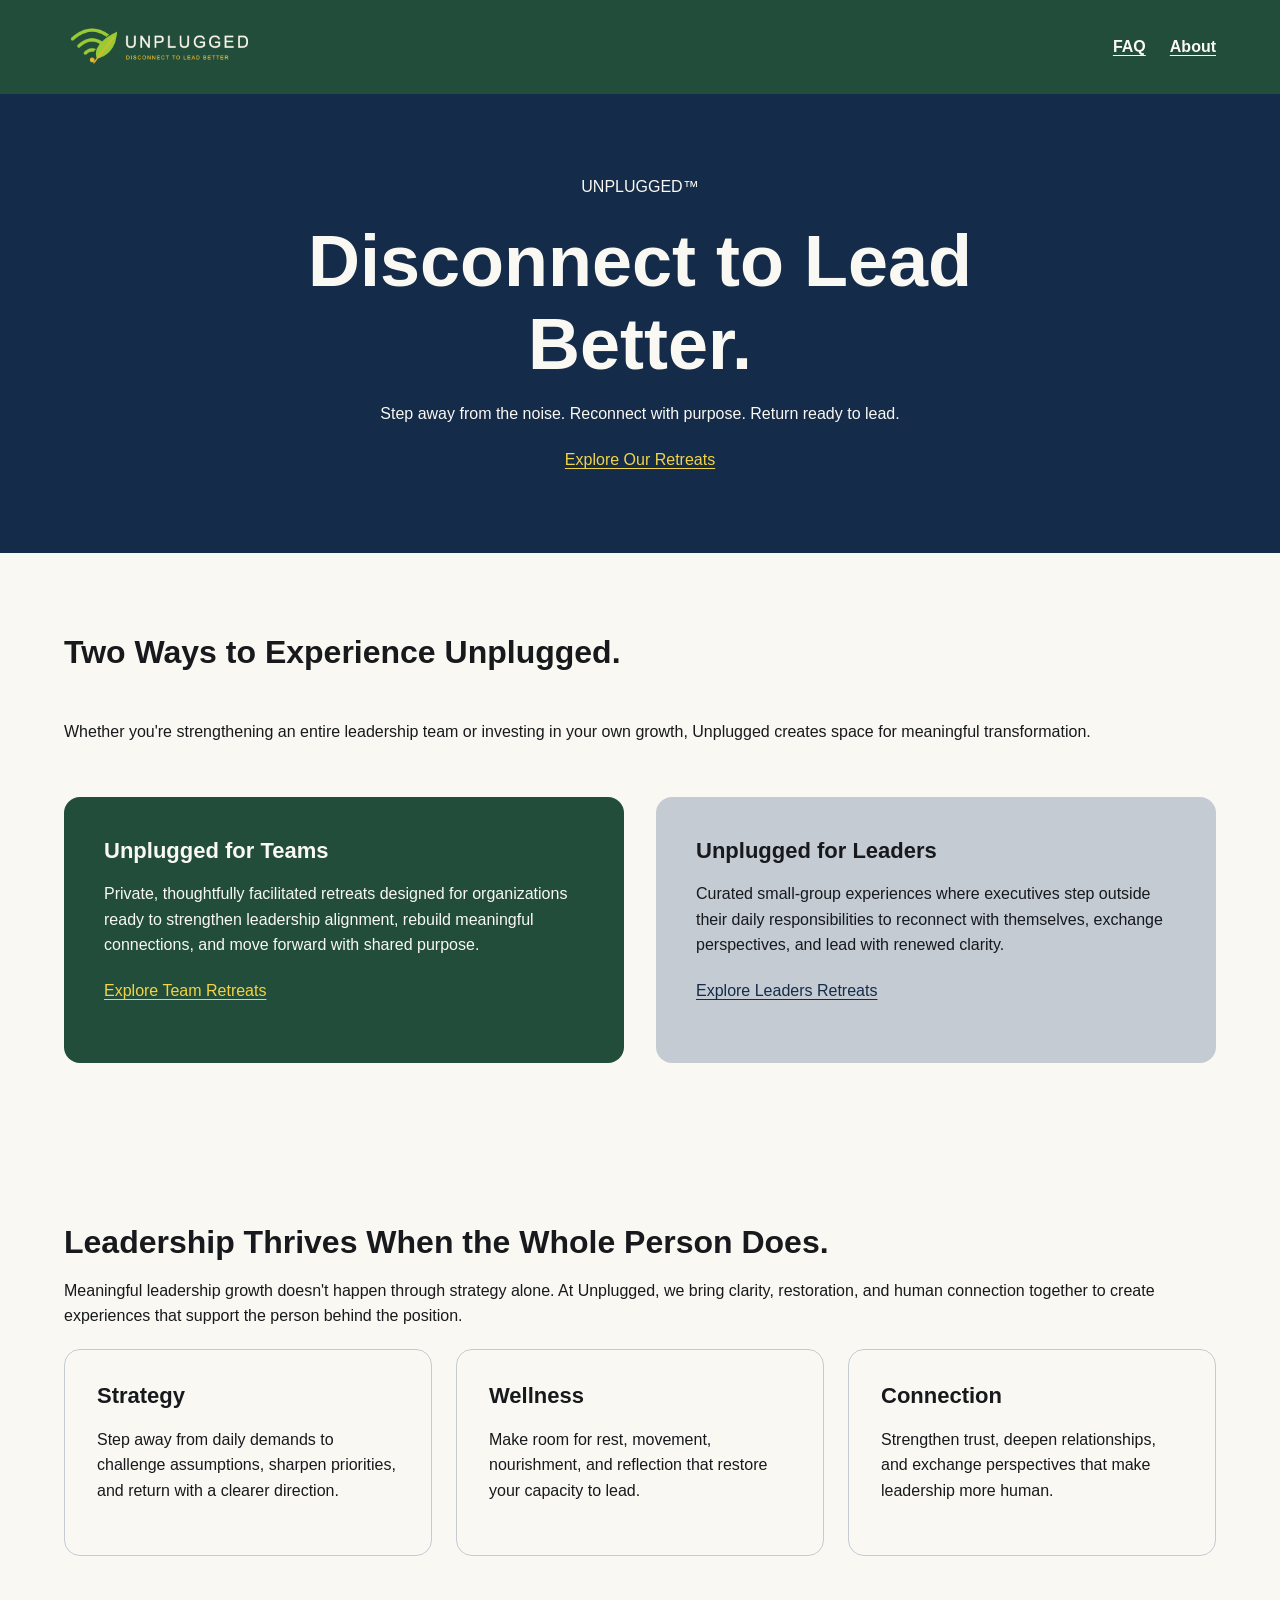
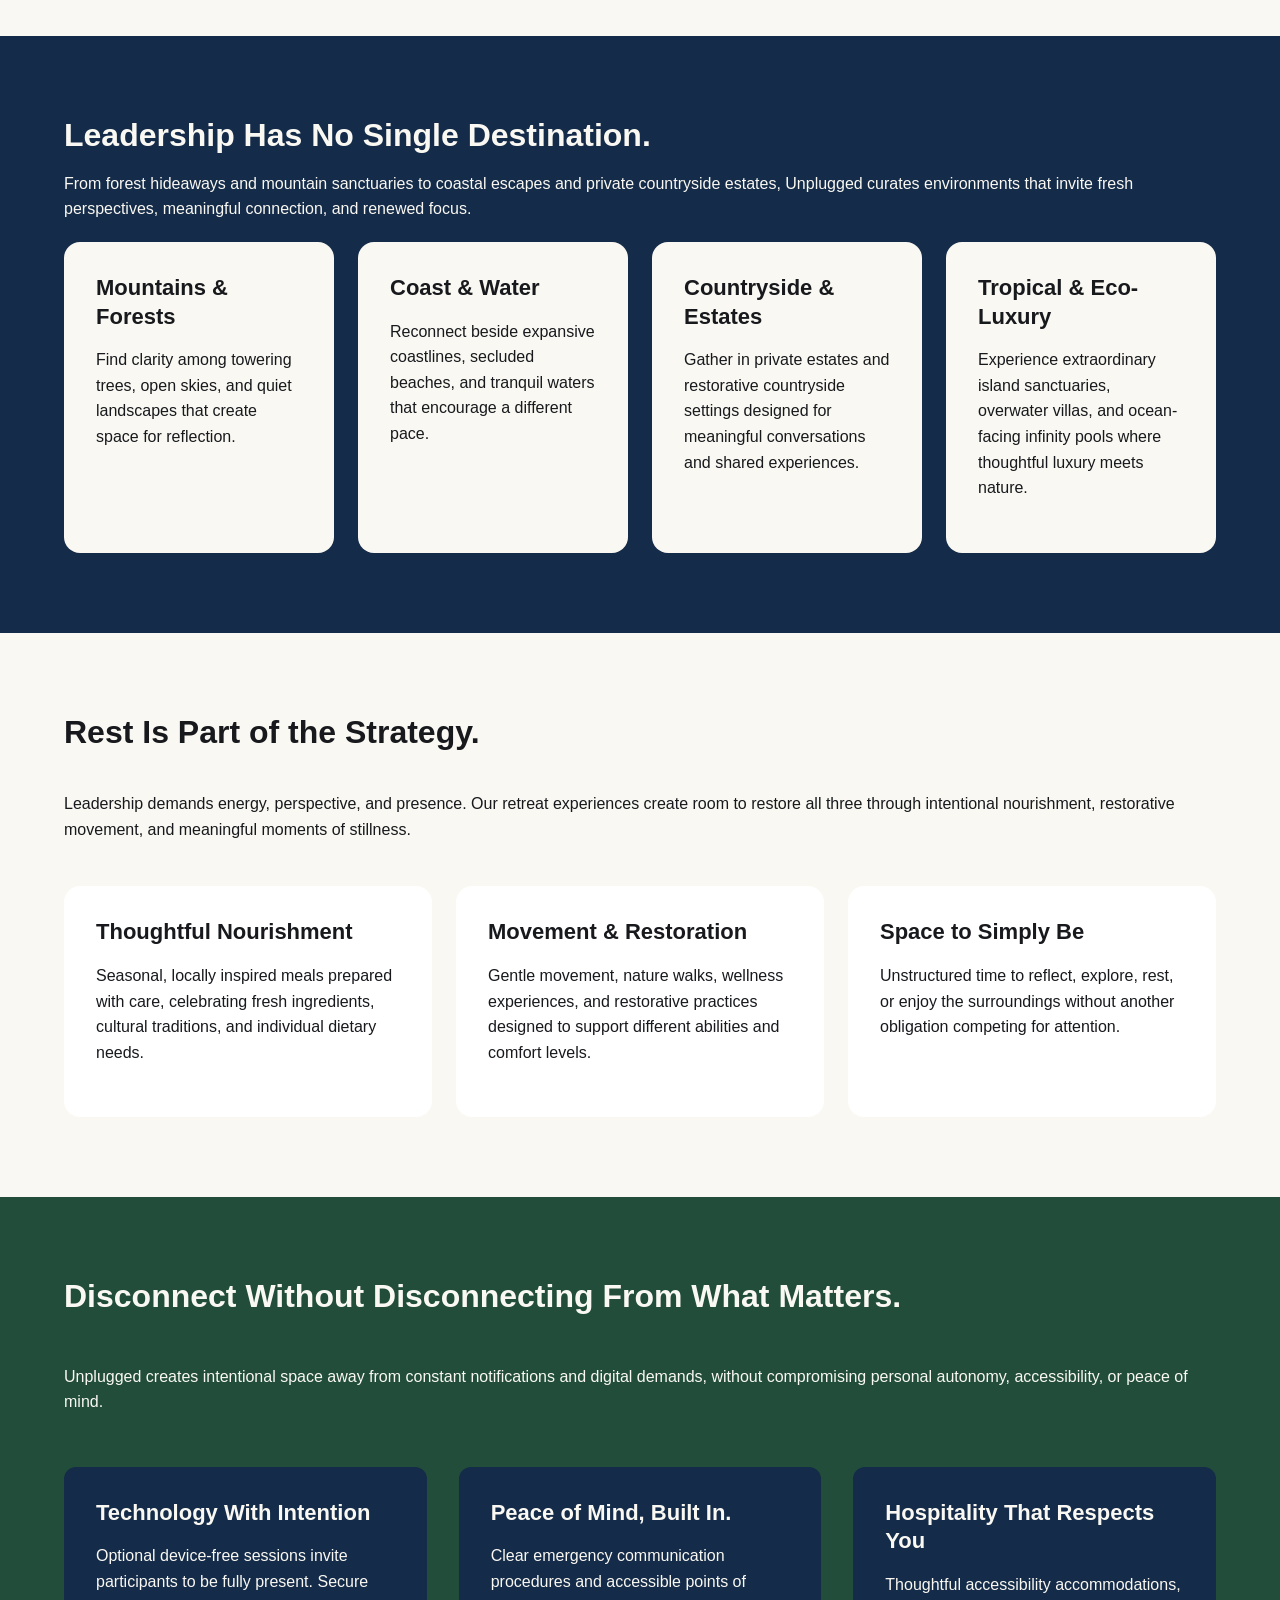
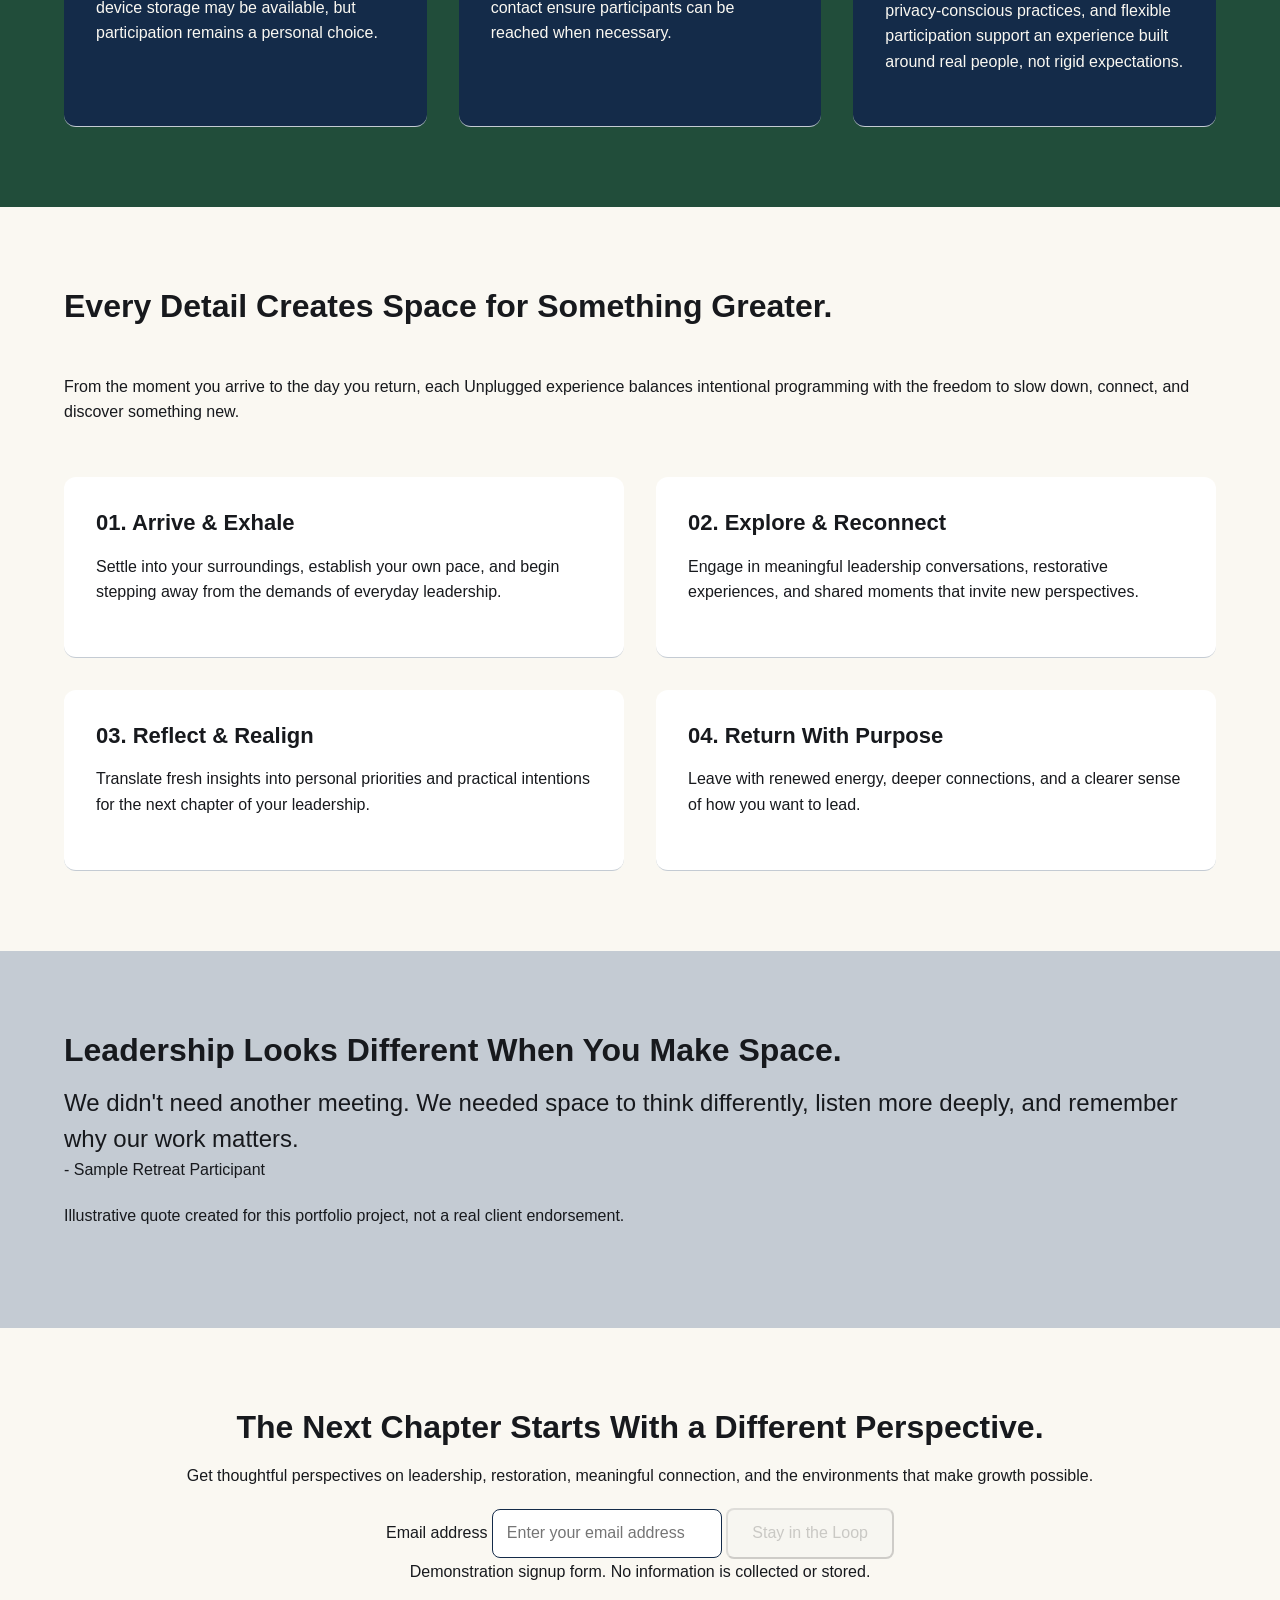
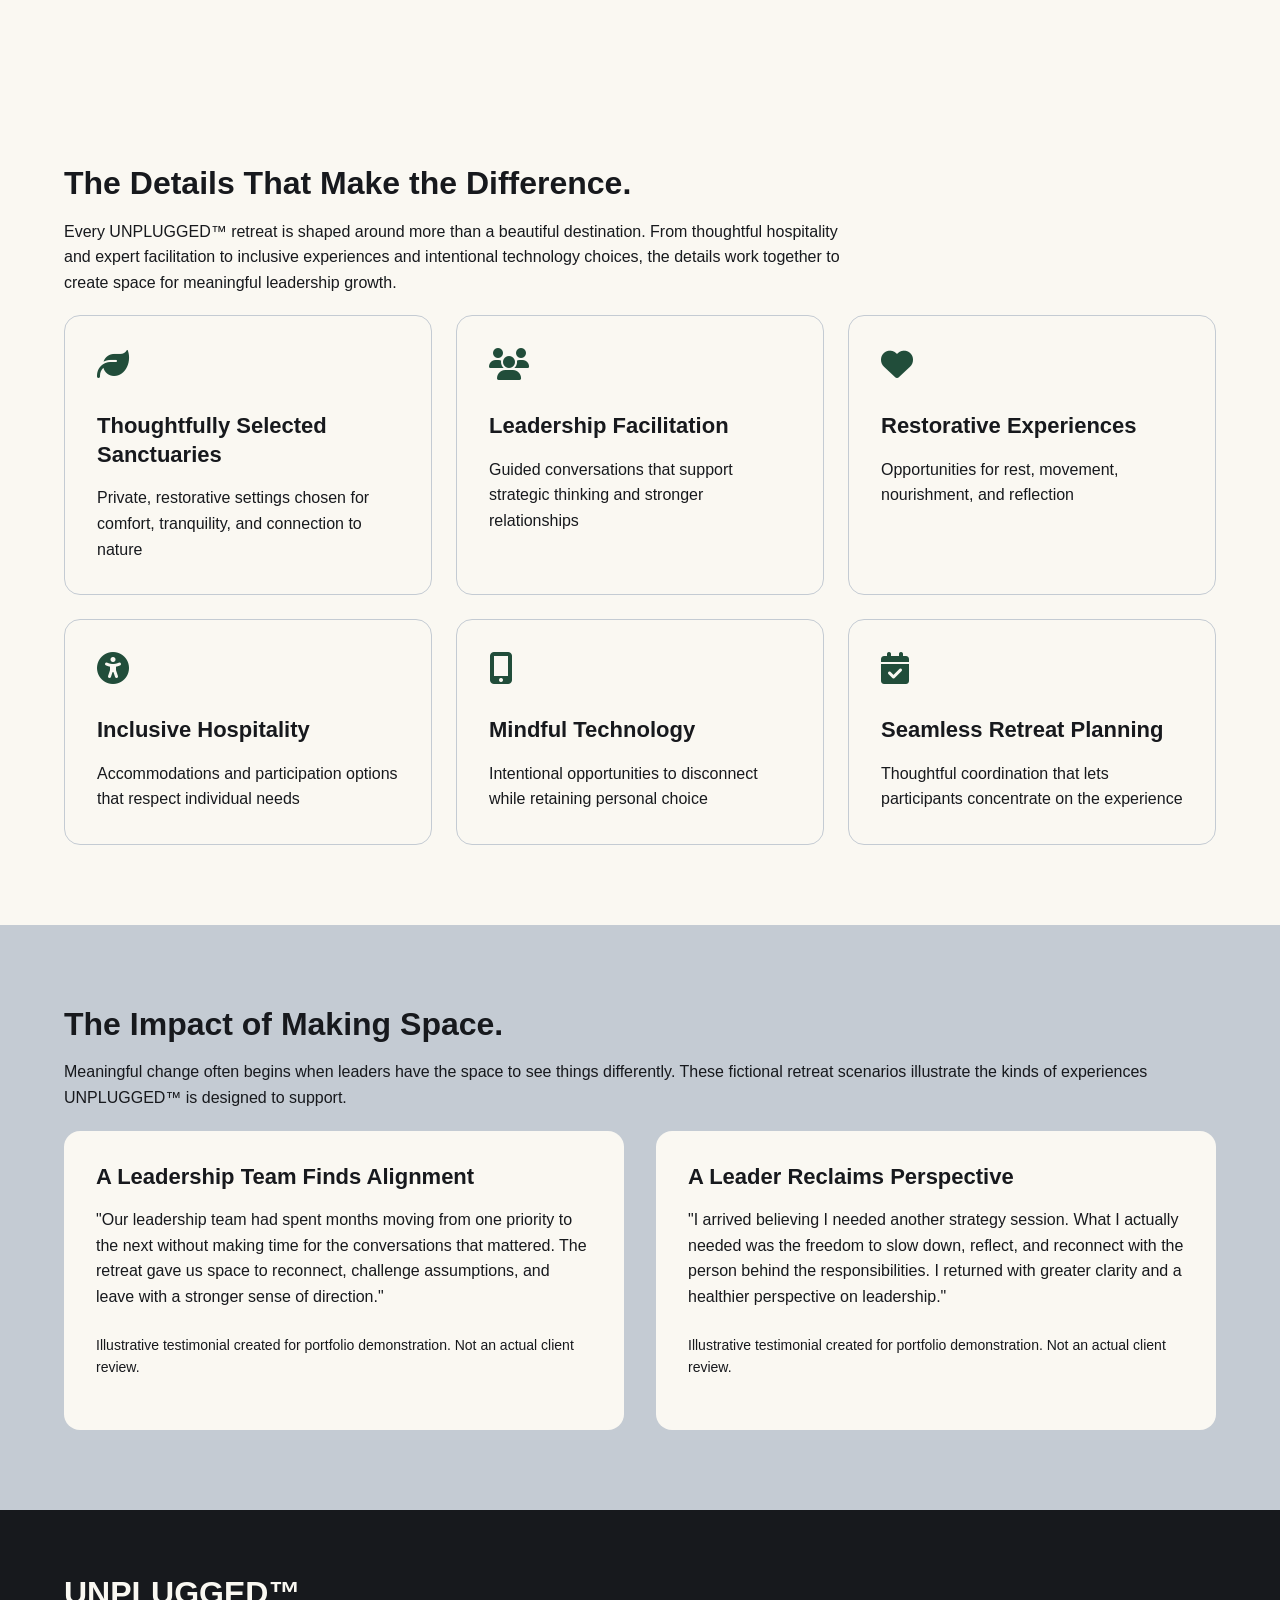
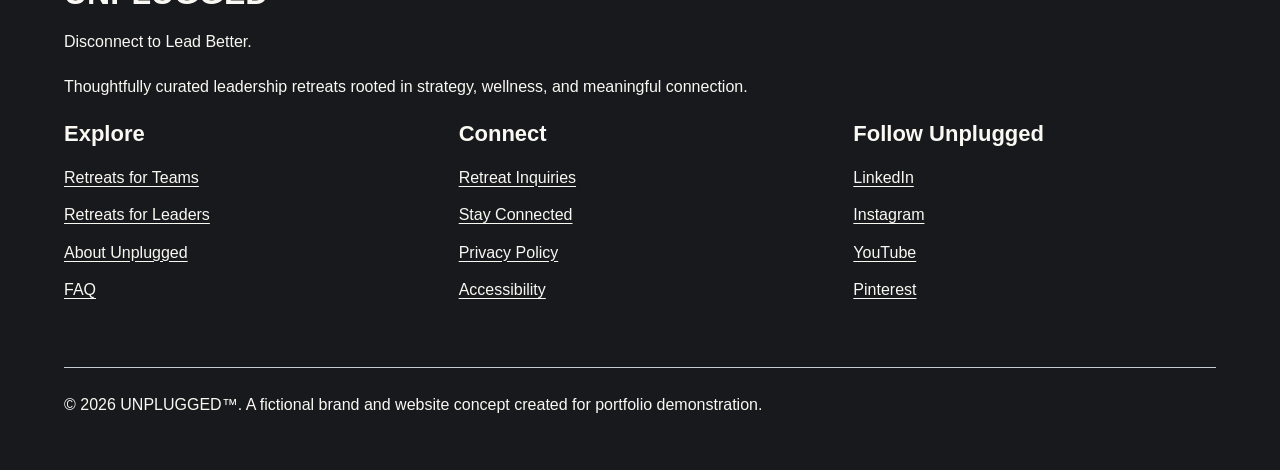
==== commit f97a0c09: "More updates the homepage to the responsive website." ====
--- a/index.html
+++ b/index.html
@@ -17,7 +17,9 @@
   <!-- Place favicon.ico in the root directory -->
 
   <link rel="stylesheet" href="css/normalize.css">
+   <link rel="stylesheet" href="https://cdnjs.cloudflare.com/ajax/libs/font-awesome/6.7.2/css/all.min.css">
   <link rel="stylesheet" href="css/main.css">
+ 
 
   <meta name="theme-color" content="#fafafa">
 </head>
@@ -217,6 +219,80 @@
       </div>
       
     </section>
+
+
+
+       <section class="features">
+       <div class="content-wrapper">
+        <h2>The Details That Make the Difference.</h2>
+        <p class="features-intro">Every UNPLUGGED™ retreat is shaped around more than a beautiful destination. From thoughtful hospitality and expert facilitation to inclusive experiences and intentional technology choices, the details work together to create space for meaningful leadership growth.</p>
+        <div class="features-items">
+        <article class="feature-item">
+        <i class="fa-solid fa-leaf fontawesome-icon" aria-hidden="true"></i>
+        <h3>Thoughtfully Selected Sanctuaries</h3>
+        <p class="features-item-description">Private, restorative settings chosen for comfort, tranquility, and connection to nature</p>
+</article>
+        <article class="feature-item">
+        <i class="fa-users fa-solid fontawesome-icon" aria-hidden="true"></i>
+        <h3>Leadership Facilitation</h3>
+        <p class="features-item-description">Guided conversations that support strategic thinking and stronger relationships</p>
+</article>
+        <article class="feature-item">
+        <i class="fa-heart fa-solid fontawesome-icon" aria-hidden="true"></i>
+        <h3>Restorative Experiences</h3>
+        <p class="features-item-description">Opportunities for rest, movement, nourishment, and reflection</p>
+</article>
+        <article class="feature-item">
+        <i class="fa-universal-access fa-solid fontawesome-icon" aria-hidden="true"></i>
+        <h3>Inclusive Hospitality</h3>
+        <p class="features-item-description">Accommodations and participation options that respect individual needs</p>
+</article>
+        <article class="feature-item">
+        <i class="fa-mobile-screen-button fa-solid fontawesome-icon" aria-hidden="true"></i>
+        <h3>Mindful Technology</h3>
+        <p class="features-item-description">Intentional opportunities to disconnect while retaining personal choice</p>
+</article>
+        <article class="feature-item">
+        <i class="fa-calendar-check fa-solid fontawesome-icon" aria-hidden="true"></i>
+        <h3>Seamless Retreat Planning</h3>
+        <p class="features-item-description">Thoughtful coordination that lets participants concentrate on the experience</p>
+      </article>  
+      </div>
+        
+      </div>
+      
+    </section>
+
+
+
+
+   <section class="reviews">
+       <div class="content-wrapper">
+        <h2>The Impact of Making Space.</h2>
+        <p class="reviews-intro">Meaningful change often begins when leaders have the space to see things differently. These fictional retreat scenarios illustrate the kinds of experiences UNPLUGGED™ is designed to support.</p>
+        <div class="reviews-items">
+        <article class="review-item">
+          <div class="review-content">
+        <h3>A Leadership Team Finds Alignment</h3>
+        <p class="review-description">"Our leadership team had spent months moving from one priority to the next without making time for the conversations that mattered. The retreat gave us space to reconnect, challenge assumptions, and leave with a stronger sense of direction."</p>
+        <p class="review-disclaimer">Illustrative testimonial created for portfolio demonstration. Not an actual client review.</p>
+      </div> 
+      </article>
+         <article class="review-item">
+          <div class="review-content">
+        <h3>A Leader Reclaims Perspective</h3>
+        <p class="review-description">"I arrived believing I needed another strategy session. What I actually needed was the freedom to slow down, reflect, and reconnect with the person behind the responsibilities. I returned with greater clarity and a healthier perspective on leadership."</p>
+        <p class="review-disclaimer">Illustrative testimonial created for portfolio demonstration. Not an actual client review.</p>
+      </div> 
+      </article>
+        </div>
+        
+      </div>
+      
+    </section>
+
+
+
 
     
 </main>
--- a/css/main.css
+++ b/css/main.css
@@ -572,6 +572,62 @@
 
 
 
+
+.features	{
+  padding: 5rem 0;
+  background-color: var(--color-cream);
+}
+.features-intro	{
+  max-width: 800px;
+}
+.features-items	{
+  display: grid;
+  gap: 1.5rem;
+}
+.feature-item	{
+  padding: 2rem;
+  border: 1px solid var(--color-silver);
+  border-radius: 1rem;
+}
+.fontawesome-icon	{
+  min-height: 3rem;
+  margin-bottom: 1rem;
+  display: inline-block;
+  font-size: 2rem;
+  color: var(--color-forest);
+}
+.features-item-description	{
+  margin-bottom: 0;
+}
+.reviews	{
+  padding: 5rem 0;
+  background-color: var(--color-silver);
+}
+.reviews-items	{
+  display: grid;
+  gap: 2rem;
+}
+.review-item	{
+  background-color: var(--color-cream);
+  padding: 2rem;
+  border-radius: 1rem;
+}
+.review-description	{
+  line-height: 1.6;
+}
+.review-disclaimer	{
+  font-size: 0.875rem;
+  margin-top: 1.5rem;
+}
+
+
+
+
+
+
+
+
+
 @media (min-width: 48rem) {
 .site-header .content-wrapper	{
 flex-direction: row;
@@ -594,6 +650,10 @@
   grid-template-columns:	repeat(3, minmax(0, 1fr));}
 .unplugged-experience > .content-wrapper	{
   grid-template-columns:	repeat(2, minmax(0, 1fr));}
+
+.features-items	{grid-template-columns:	repeat(2, minmax(0, 1fr));}
+.reviews-items	{grid-template-columns:	repeat(2, minmax(0, 1fr));}
+
 
 .footer-navigation	{
   grid-template-columns: repeat(3, 1fr);}
@@ -609,6 +669,9 @@
   
   .destinations-container	{
     grid-template-columns: repeat(4, 1fr);}
+
+  .features-items	{
+    grid-template-columns:	repeat(3, minmax(0, 1fr));}
 
 }
 
